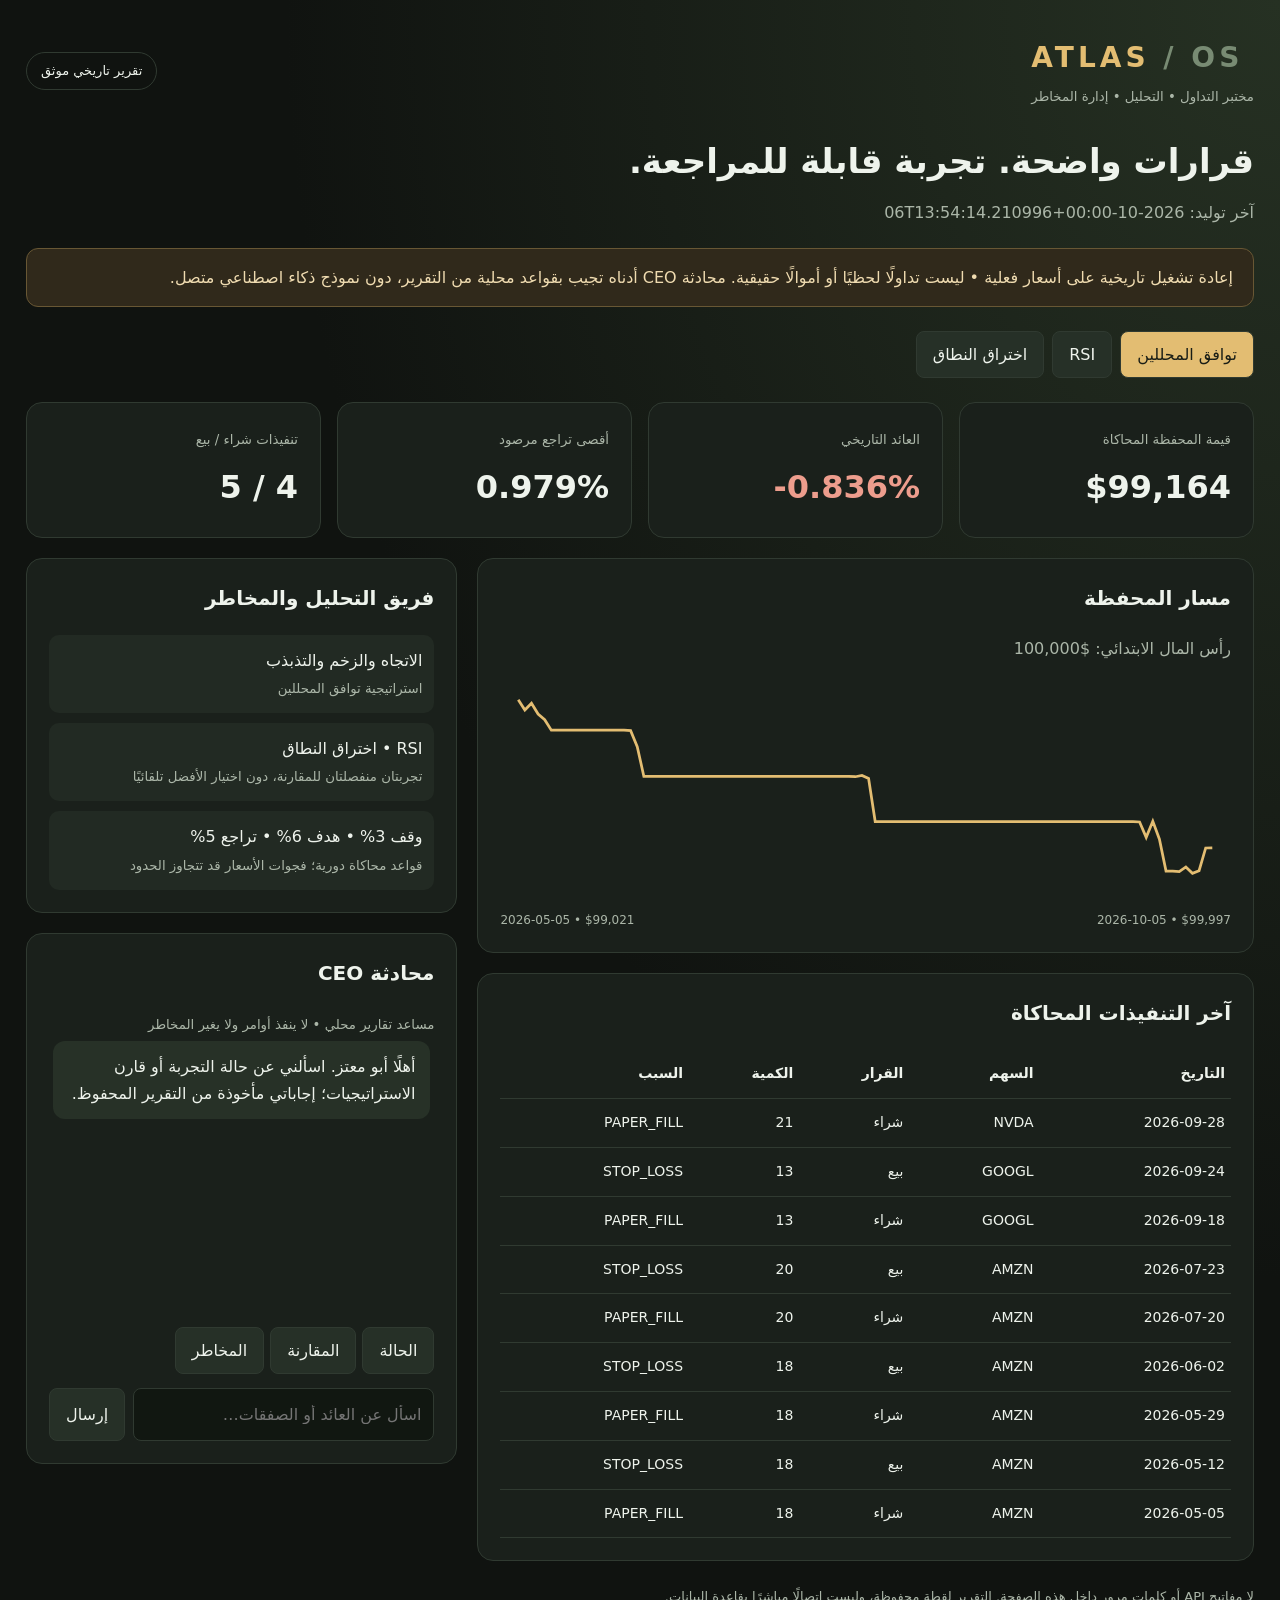
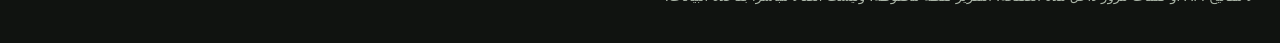
==== atlas/index.html @ ae1cb598 "Publish isolated ATLAS historical paper dashboard and report chat" ====
<!doctype html><html lang="ar" dir="rtl"><head><meta charset="utf-8"><meta name="viewport" content="width=device-width,initial-scale=1"><meta name="robots" content="noindex,nofollow"><title>ATLAS • غرفة إدارة التداول الورقي</title><style>
:root{color-scheme:dark;--bg:#101310;--panel:#1a201b;--line:#303a31;--gold:#e3bd72;--text:#eef3ec;--muted:#abb6a8;--good:#93d6aa;--bad:#ed9d8d}*{box-sizing:border-box}body{margin:0;background:radial-gradient(ellipse at top right,#263123,transparent 55%),var(--bg);color:var(--text);font:16px/1.7 system-ui,sans-serif}main{max-width:1320px;margin:auto;padding:34px 26px}header{display:flex;justify-content:space-between;align-items:center;gap:20px}.logo{font-size:28px;letter-spacing:4px;color:var(--gold);font-weight:800}.muted,small{color:var(--muted)}h1{font-size:34px;margin:24px 0 8px}h2{font-size:20px;margin:0 0 20px}.badge{border:1px solid var(--line);border-radius:30px;padding:7px 14px;font-size:13px}.notice{padding:15px 20px;border:1px solid #685734;background:#30291b;border-radius:12px;color:#efdbb0;margin:22px 0}.metrics{display:grid;grid-template-columns:repeat(4,1fr);gap:16px}.card{background:var(--panel);border:1px solid var(--line);border-radius:16px;padding:22px}.value{font-size:32px;font-weight:750;direction:ltr;text-align:right;margin-top:8px}.layout{display:grid;grid-template-columns:1.8fr 1fr;gap:20px;margin-top:20px}.tabs{display:flex;gap:8px;flex-wrap:wrap;margin:24px 0}button{background:#263027;color:var(--text);border:1px solid var(--line);padding:9px 16px;border-radius:8px;cursor:pointer;font:inherit}button.active{background:var(--gold);color:#191d16}button:focus-visible,input:focus-visible{outline:2px solid var(--gold)}svg{width:100%;height:240px}.chart-labels{display:flex;justify-content:space-between;color:var(--muted);font-size:12px;direction:ltr}table{width:100%;border-collapse:collapse;font-size:14px}td,th{padding:12px 6px;text-align:right;border-bottom:1px solid var(--line)}.scroll{overflow-x:auto}.good{color:var(--good)}.bad{color:var(--bad)}.votes{display:grid;gap:10px}.votes div{padding:12px;border-radius:10px;background:#222a23}.chat{height:280px;overflow:auto;display:flex;flex-direction:column;gap:12px;padding:4px}.bubble{padding:12px 15px;border-radius:12px;background:#273127;white-space:pre-wrap}.bubble.user{background:#3b3425;margin-right:30px}.chat-form{display:flex;gap:8px;margin-top:14px}input{min-width:0;flex:1;background:#111711;border:1px solid var(--line);border-radius:8px;color:var(--text);padding:12px;font:inherit}footer{color:var(--muted);font-size:13px;margin-top:25px}@media(max-width:850px){.layout{grid-template-columns:1fr}.metrics{grid-template-columns:repeat(2,1fr)}h1{font-size:27px}main{padding:20px 14px}.value{font-size:26px}header{align-items:flex-start}.badge{font-size:11px}}
</style></head><body><main><header><div><div class="logo" dir="ltr">ATLAS<span style="color:#788b73"> / OS</span></div><small>مختبر التداول • التحليل • إدارة المخاطر</small></div><span class="badge" id="status">جار تحميل التقرير…</span></header><h1>قرارات واضحة. تجربة قابلة للمراجعة.</h1><div class="muted" id="updated">لوحة متابعة المحفظة الورقية وتجارب الاستراتيجيات</div><div class="notice">إعادة تشغيل تاريخية على أسعار فعلية • ليست تداولًا لحظيًا أو أموالًا حقيقية. محادثة CEO أدناه تجيب بقواعد محلية من التقرير، دون نموذج ذكاء اصطناعي متصل.</div><nav class="tabs" id="tabs" aria-label="الاستراتيجيات"></nav><section class="metrics"><div class="card"><small>قيمة المحفظة المحاكاة</small><div class="value" id="equity">—</div></div><div class="card"><small>العائد التاريخي</small><div class="value" id="returns">—</div></div><div class="card"><small>أقصى تراجع مرصود</small><div class="value" id="drawdown">—</div></div><div class="card"><small>تنفيذات شراء / بيع</small><div class="value" id="fills">—</div></div></section><section class="layout"><div><div class="card"><h2>مسار المحفظة</h2><div class="muted" id="range"></div><svg id="chart" viewBox="0 0 800 240" role="img" aria-label="قيمة المحفظة التاريخية"></svg><div class="chart-labels"><span id="first"></span><span id="last"></span></div></div><div class="card" style="margin-top:20px"><h2>آخر التنفيذات المحاكاة</h2><div class="scroll"><table><thead><tr><th>التاريخ</th><th>السهم</th><th>القرار</th><th>الكمية</th><th>السبب</th></tr></thead><tbody id="trades"></tbody></table></div></div></div><aside><div class="card"><h2>فريق التحليل والمخاطر</h2><div class="votes"><div>الاتجاه والزخم والتذبذب<br><small>استراتيجية توافق المحللين</small></div><div>RSI • اختراق النطاق<br><small>تجربتان منفصلتان للمقارنة، دون اختيار الأفضل تلقائيًا</small></div><div>وقف 3% • هدف 6% • تراجع 5%<br><small>قواعد محاكاة دورية؛ فجوات الأسعار قد تتجاوز الحدود</small></div></div></div><div class="card" style="margin-top:20px"><h2>محادثة CEO</h2><small>مساعد تقارير محلي • لا ينفذ أوامر ولا يغير المخاطر</small><div class="chat" id="chat" aria-live="polite"></div><div style="display:flex;gap:6px;flex-wrap:wrap;margin-top:10px"><button data-q="حالة البوت">الحالة</button><button data-q="قارن الاستراتيجيات">المقارنة</button><button data-q="اشرح المخاطر">المخاطر</button></div><form class="chat-form" id="form"><input id="question" aria-label="سؤالك لمدير التقارير" maxlength="500" placeholder="اسأل عن العائد أو الصفقات…"><button type="submit">إرسال</button></form></div></aside></section><footer id="source">لا مفاتيح API أو كلمات مرور داخل هذه الصفحة. التقرير لقطة محفوظة، وليست اتصالًا مباشرًا بقاعدة البيانات.</footer></main><script>
'use strict';let report,selected=0;const names={consensus:'توافق المحللين',rsi:'RSI',breakout:'اختراق النطاق'};const $=id=>document.getElementById(id);const money=n=>new Intl.NumberFormat('en-US',{style:'currency',currency:'USD',maximumFractionDigits:0}).format(n);function bubble(text,user=false){let e=document.createElement('div');e.className='bubble'+(user?' user':'');e.textContent=text;$('chat').append(e);$('chat').scrollTop=$('chat').scrollHeight}function answer(q){if(!report)return 'لم يصل تقرير موثّق بعد.';let s=report.studies[selected];if(/قارن|استراتيج/.test(q))return report.studies.map(x=>`${names[x.strategy]}: عائد ${x.return_pct}%، تراجع ${x.max_drawdown_pct}%، ${x.fills} تنفيذًا.`).join('\n')+'\nهذه مقارنة تاريخية داخل العينة وليست إثباتًا لأفضل استراتيجية.';if(/مخاطر|وقف|خسار/.test(q))return 'الشراء محدود، والخروج المحاكى عند خسارة 3% أو ربح 6%. التراجع 5% يوقف الشراء. فجوات الأسعار قد تتجاوز هذه الحدود، ولا توجد أوامر حقيقية لدى وسيط.';if(/صفق|تنفيذ/.test(q))return `الاستراتيجية المحددة سجلت ${s.buy_count} شراء و${s.sell_count} بيع على بيانات تاريخية فعلية. لا توجد صفقات لحظية أو حقيقية.`;if(/ربح|عائد|رصيد|محفظ/.test(q))return `قيمة المحفظة ${money(s.final_equity)} من بداية ${money(s.initial_equity)}؛ العائد ${s.return_pct}%. لا يشمل الرسوم والسيولة والتوزيعات.`;if(/حالة|بيانات|بوت|تشغيل/.test(q))return `تم تحليل ${report.rows} شمعة يومية لـ${report.symbols.length} أسهم. الوضع إعادة تشغيل تاريخية. آخر تقرير ${report.generated_at}. ${report.persistence==='neon_atlas_replay_saved'?'حُفظت التجربة في Neon.':'هذه النسخة المحلية لم تثبت الحفظ في Neon.'}`;return 'أستطيع شرح حالة التجربة، العائد، الصفقات، مقارنة الاستراتيجيات والمخاطر. أنا مساعد بقواعد من التقرير، وليس محادثة LLM أو منفذ أوامر.'}function ask(q){bubble(q,true);bubble(answer(q))}function render(){let s=report.studies[selected];$('equity').textContent=money(s.final_equity);$('returns').textContent=s.return_pct+'%';$('returns').className='value '+(s.return_pct>=0?'good':'bad');$('drawdown').textContent=s.max_drawdown_pct+'%';$('fills').textContent=s.buy_count+' / '+s.sell_count;$('range').textContent='رأس المال الابتدائي: '+money(s.initial_equity);$('tabs').querySelectorAll('button').forEach((b,i)=>b.classList.toggle('active',i===selected));const c=s.curve;if(c.length){let lo=Math.min(...c.map(p=>p.equity)),hi=Math.max(...c.map(p=>p.equity)),span=hi-lo||1;let points=c.map((p,i)=>`${20+i*760/Math.max(1,c.length-1)},${220-(p.equity-lo)*190/span}`).join(' ');$('chart').replaceChildren();let poly=document.createElementNS('http://www.w3.org/2000/svg','polyline');poly.setAttribute('points',points);poly.setAttribute('fill','none');poly.setAttribute('stroke','#e3bd72');poly.setAttribute('stroke-width','3');$('chart').append(poly);$('first').textContent=c[0].date+' • '+money(lo);$('last').textContent=c.at(-1).date+' • '+money(hi)}$('trades').replaceChildren();for(let t of s.trades.slice(-12).reverse()){let row=document.createElement('tr');for(let text of [t.at.slice(0,10),t.symbol,t.action==='BUY'?'شراء':'بيع',t.qty,t.reason]){let td=document.createElement('td');td.textContent=text;row.append(td)}$('trades').append(row)}}$('form').addEventListener('submit',e=>{e.preventDefault();let q=$('question').value.trim();if(q){ask(q);$('question').value=''}});document.querySelectorAll('[data-q]').forEach(b=>b.addEventListener('click',()=>ask(b.dataset.q)));fetch('latest.json',{cache:'no-store'}).then(r=>{if(!r.ok)throw Error();return r.json()}).then(data=>{report=data;$('status').textContent='تقرير تاريخي موثق';$('updated').textContent='آخر توليد: '+report.generated_at;report.studies.forEach((s,i)=>{let b=document.createElement('button');b.textContent=names[s.strategy];b.addEventListener('click',()=>{selected=i;render()});$('tabs').append(b)});render();bubble('أهلًا أبو معتز. اسألني عن حالة التجربة أو قارن الاستراتيجيات؛ إجاباتي مأخوذة من التقرير المحفوظ.')}).catch(()=>{$('status').textContent='التقرير غير متاح';bubble('تعذر تحميل التقرير. لا أعرض أرقامًا تجريبية بدل النتائج الفعلية.')});
</script></body></html>
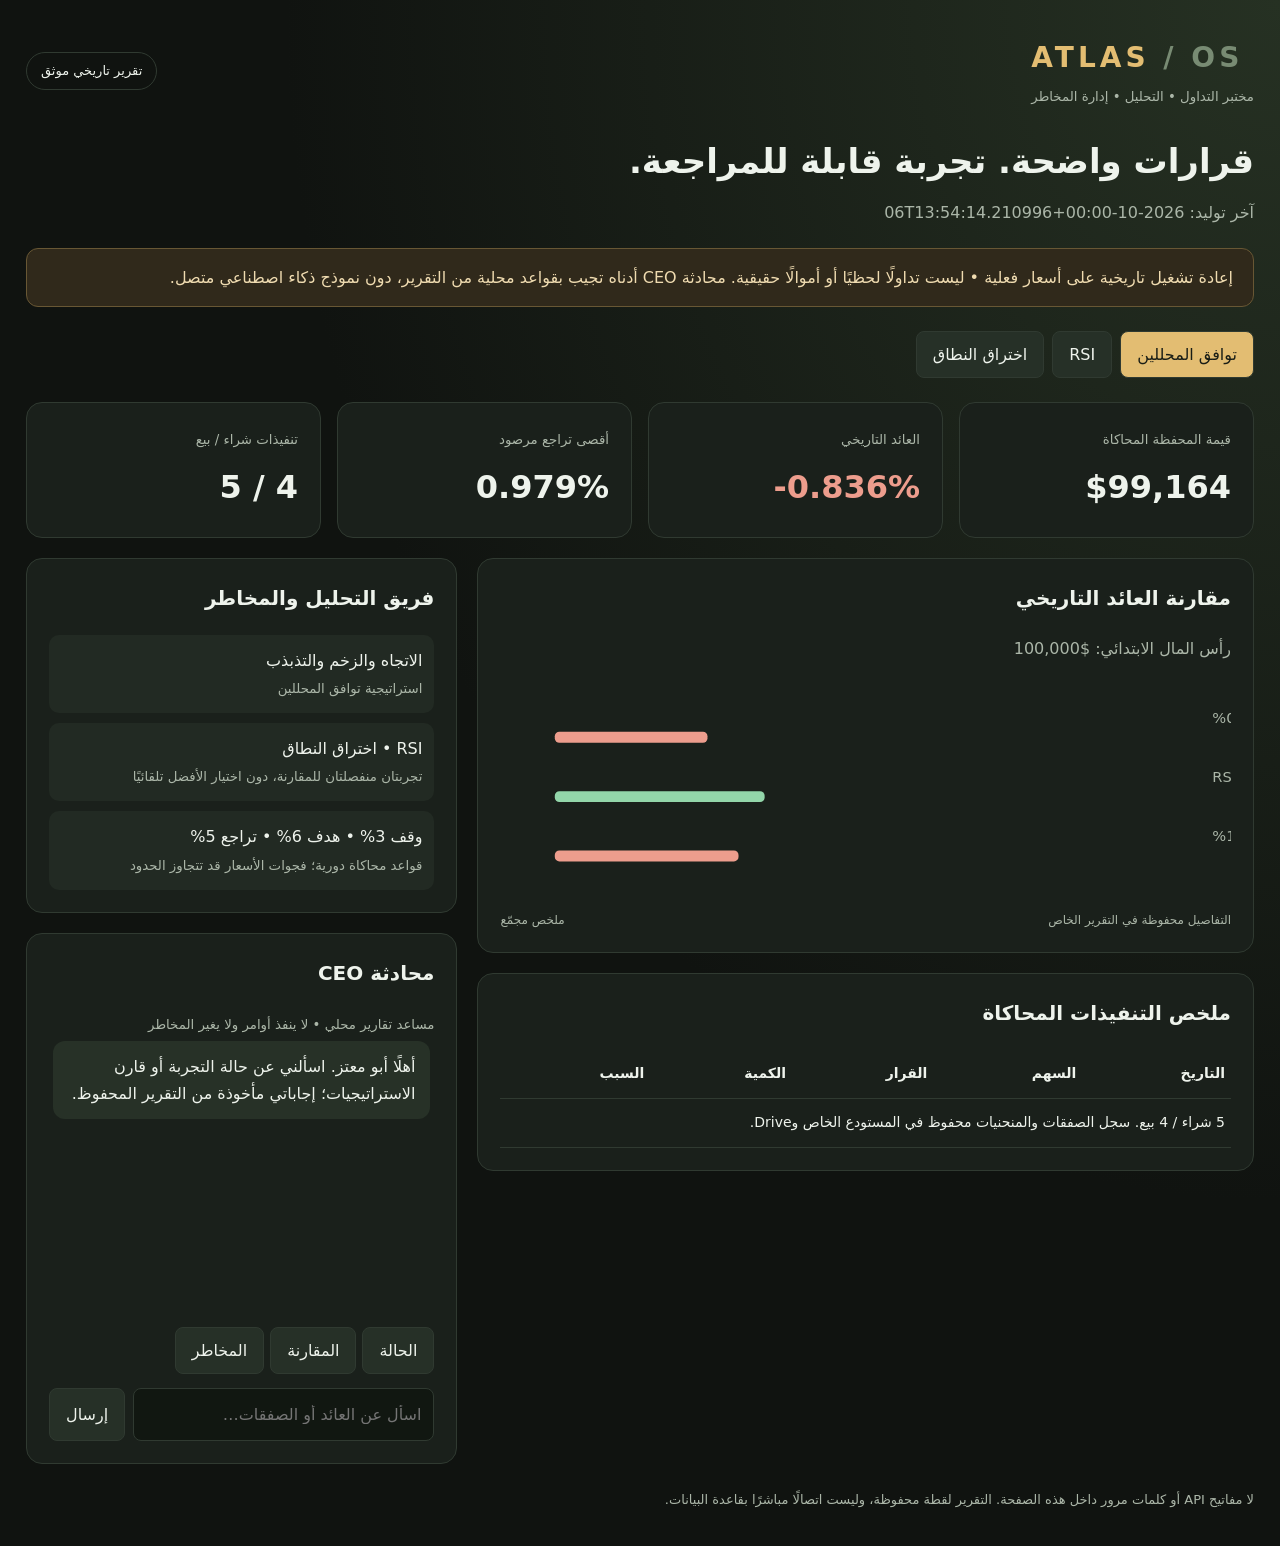
==== commit 92b9c9e6: "Display aggregate strategy comparisons and keep detailed paper audit private" ====
--- a/atlas/index.html
+++ b/atlas/index.html
@@ -1,5 +1,6 @@
 <!doctype html><html lang="ar" dir="rtl"><head><meta charset="utf-8"><meta name="viewport" content="width=device-width,initial-scale=1"><meta name="robots" content="noindex,nofollow"><title>ATLAS • غرفة إدارة التداول الورقي</title><style>
 :root{color-scheme:dark;--bg:#101310;--panel:#1a201b;--line:#303a31;--gold:#e3bd72;--text:#eef3ec;--muted:#abb6a8;--good:#93d6aa;--bad:#ed9d8d}*{box-sizing:border-box}body{margin:0;background:radial-gradient(ellipse at top right,#263123,transparent 55%),var(--bg);color:var(--text);font:16px/1.7 system-ui,sans-serif}main{max-width:1320px;margin:auto;padding:34px 26px}header{display:flex;justify-content:space-between;align-items:center;gap:20px}.logo{font-size:28px;letter-spacing:4px;color:var(--gold);font-weight:800}.muted,small{color:var(--muted)}h1{font-size:34px;margin:24px 0 8px}h2{font-size:20px;margin:0 0 20px}.badge{border:1px solid var(--line);border-radius:30px;padding:7px 14px;font-size:13px}.notice{padding:15px 20px;border:1px solid #685734;background:#30291b;border-radius:12px;color:#efdbb0;margin:22px 0}.metrics{display:grid;grid-template-columns:repeat(4,1fr);gap:16px}.card{background:var(--panel);border:1px solid var(--line);border-radius:16px;padding:22px}.value{font-size:32px;font-weight:750;direction:ltr;text-align:right;margin-top:8px}.layout{display:grid;grid-template-columns:1.8fr 1fr;gap:20px;margin-top:20px}.tabs{display:flex;gap:8px;flex-wrap:wrap;margin:24px 0}button{background:#263027;color:var(--text);border:1px solid var(--line);padding:9px 16px;border-radius:8px;cursor:pointer;font:inherit}button.active{background:var(--gold);color:#191d16}button:focus-visible,input:focus-visible{outline:2px solid var(--gold)}svg{width:100%;height:240px}.chart-labels{display:flex;justify-content:space-between;color:var(--muted);font-size:12px;direction:ltr}table{width:100%;border-collapse:collapse;font-size:14px}td,th{padding:12px 6px;text-align:right;border-bottom:1px solid var(--line)}.scroll{overflow-x:auto}.good{color:var(--good)}.bad{color:var(--bad)}.votes{display:grid;gap:10px}.votes div{padding:12px;border-radius:10px;background:#222a23}.chat{height:280px;overflow:auto;display:flex;flex-direction:column;gap:12px;padding:4px}.bubble{padding:12px 15px;border-radius:12px;background:#273127;white-space:pre-wrap}.bubble.user{background:#3b3425;margin-right:30px}.chat-form{display:flex;gap:8px;margin-top:14px}input{min-width:0;flex:1;background:#111711;border:1px solid var(--line);border-radius:8px;color:var(--text);padding:12px;font:inherit}footer{color:var(--muted);font-size:13px;margin-top:25px}@media(max-width:850px){.layout{grid-template-columns:1fr}.metrics{grid-template-columns:repeat(2,1fr)}h1{font-size:27px}main{padding:20px 14px}.value{font-size:26px}header{align-items:flex-start}.badge{font-size:11px}}
-</style></head><body><main><header><div><div class="logo" dir="ltr">ATLAS<span style="color:#788b73"> / OS</span></div><small>مختبر التداول • التحليل • إدارة المخاطر</small></div><span class="badge" id="status">جار تحميل التقرير…</span></header><h1>قرارات واضحة. تجربة قابلة للمراجعة.</h1><div class="muted" id="updated">لوحة متابعة المحفظة الورقية وتجارب الاستراتيجيات</div><div class="notice">إعادة تشغيل تاريخية على أسعار فعلية • ليست تداولًا لحظيًا أو أموالًا حقيقية. محادثة CEO أدناه تجيب بقواعد محلية من التقرير، دون نموذج ذكاء اصطناعي متصل.</div><nav class="tabs" id="tabs" aria-label="الاستراتيجيات"></nav><section class="metrics"><div class="card"><small>قيمة المحفظة المحاكاة</small><div class="value" id="equity">—</div></div><div class="card"><small>العائد التاريخي</small><div class="value" id="returns">—</div></div><div class="card"><small>أقصى تراجع مرصود</small><div class="value" id="drawdown">—</div></div><div class="card"><small>تنفيذات شراء / بيع</small><div class="value" id="fills">—</div></div></section><section class="layout"><div><div class="card"><h2>مسار المحفظة</h2><div class="muted" id="range"></div><svg id="chart" viewBox="0 0 800 240" role="img" aria-label="قيمة المحفظة التاريخية"></svg><div class="chart-labels"><span id="first"></span><span id="last"></span></div></div><div class="card" style="margin-top:20px"><h2>آخر التنفيذات المحاكاة</h2><div class="scroll"><table><thead><tr><th>التاريخ</th><th>السهم</th><th>القرار</th><th>الكمية</th><th>السبب</th></tr></thead><tbody id="trades"></tbody></table></div></div></div><aside><div class="card"><h2>فريق التحليل والمخاطر</h2><div class="votes"><div>الاتجاه والزخم والتذبذب<br><small>استراتيجية توافق المحللين</small></div><div>RSI • اختراق النطاق<br><small>تجربتان منفصلتان للمقارنة، دون اختيار الأفضل تلقائيًا</small></div><div>وقف 3% • هدف 6% • تراجع 5%<br><small>قواعد محاكاة دورية؛ فجوات الأسعار قد تتجاوز الحدود</small></div></div></div><div class="card" style="margin-top:20px"><h2>محادثة CEO</h2><small>مساعد تقارير محلي • لا ينفذ أوامر ولا يغير المخاطر</small><div class="chat" id="chat" aria-live="polite"></div><div style="display:flex;gap:6px;flex-wrap:wrap;margin-top:10px"><button data-q="حالة البوت">الحالة</button><button data-q="قارن الاستراتيجيات">المقارنة</button><button data-q="اشرح المخاطر">المخاطر</button></div><form class="chat-form" id="form"><input id="question" aria-label="سؤالك لمدير التقارير" maxlength="500" placeholder="اسأل عن العائد أو الصفقات…"><button type="submit">إرسال</button></form></div></aside></section><footer id="source">لا مفاتيح API أو كلمات مرور داخل هذه الصفحة. التقرير لقطة محفوظة، وليست اتصالًا مباشرًا بقاعدة البيانات.</footer></main><script>
-'use strict';let report,selected=0;const names={consensus:'توافق المحللين',rsi:'RSI',breakout:'اختراق النطاق'};const $=id=>document.getElementById(id);const money=n=>new Intl.NumberFormat('en-US',{style:'currency',currency:'USD',maximumFractionDigits:0}).format(n);function bubble(text,user=false){let e=document.createElement('div');e.className='bubble'+(user?' user':'');e.textContent=text;$('chat').append(e);$('chat').scrollTop=$('chat').scrollHeight}function answer(q){if(!report)return 'لم يصل تقرير موثّق بعد.';let s=report.studies[selected];if(/قارن|استراتيج/.test(q))return report.studies.map(x=>`${names[x.strategy]}: عائد ${x.return_pct}%، تراجع ${x.max_drawdown_pct}%، ${x.fills} تنفيذًا.`).join('\n')+'\nهذه مقارنة تاريخية داخل العينة وليست إثباتًا لأفضل استراتيجية.';if(/مخاطر|وقف|خسار/.test(q))return 'الشراء محدود، والخروج المحاكى عند خسارة 3% أو ربح 6%. التراجع 5% يوقف الشراء. فجوات الأسعار قد تتجاوز هذه الحدود، ولا توجد أوامر حقيقية لدى وسيط.';if(/صفق|تنفيذ/.test(q))return `الاستراتيجية المحددة سجلت ${s.buy_count} شراء و${s.sell_count} بيع على بيانات تاريخية فعلية. لا توجد صفقات لحظية أو حقيقية.`;if(/ربح|عائد|رصيد|محفظ/.test(q))return `قيمة المحفظة ${money(s.final_equity)} من بداية ${money(s.initial_equity)}؛ العائد ${s.return_pct}%. لا يشمل الرسوم والسيولة والتوزيعات.`;if(/حالة|بيانات|بوت|تشغيل/.test(q))return `تم تحليل ${report.rows} شمعة يومية لـ${report.symbols.length} أسهم. الوضع إعادة تشغيل تاريخية. آخر تقرير ${report.generated_at}. ${report.persistence==='neon_atlas_replay_saved'?'حُفظت التجربة في Neon.':'هذه النسخة المحلية لم تثبت الحفظ في Neon.'}`;return 'أستطيع شرح حالة التجربة، العائد، الصفقات، مقارنة الاستراتيجيات والمخاطر. أنا مساعد بقواعد من التقرير، وليس محادثة LLM أو منفذ أوامر.'}function ask(q){bubble(q,true);bubble(answer(q))}function render(){let s=report.studies[selected];$('equity').textContent=money(s.final_equity);$('returns').textContent=s.return_pct+'%';$('returns').className='value '+(s.return_pct>=0?'good':'bad');$('drawdown').textContent=s.max_drawdown_pct+'%';$('fills').textContent=s.buy_count+' / '+s.sell_count;$('range').textContent='رأس المال الابتدائي: '+money(s.initial_equity);$('tabs').querySelectorAll('button').forEach((b,i)=>b.classList.toggle('active',i===selected));const c=s.curve;if(c.length){let lo=Math.min(...c.map(p=>p.equity)),hi=Math.max(...c.map(p=>p.equity)),span=hi-lo||1;let points=c.map((p,i)=>`${20+i*760/Math.max(1,c.length-1)},${220-(p.equity-lo)*190/span}`).join(' ');$('chart').replaceChildren();let poly=document.createElementNS('http://www.w3.org/2000/svg','polyline');poly.setAttribute('points',points);poly.setAttribute('fill','none');poly.setAttribute('stroke','#e3bd72');poly.setAttribute('stroke-width','3');$('chart').append(poly);$('first').textContent=c[0].date+' • '+money(lo);$('last').textContent=c.at(-1).date+' • '+money(hi)}$('trades').replaceChildren();for(let t of s.trades.slice(-12).reverse()){let row=document.createElement('tr');for(let text of [t.at.slice(0,10),t.symbol,t.action==='BUY'?'شراء':'بيع',t.qty,t.reason]){let td=document.createElement('td');td.textContent=text;row.append(td)}$('trades').append(row)}}$('form').addEventListener('submit',e=>{e.preventDefault();let q=$('question').value.trim();if(q){ask(q);$('question').value=''}});document.querySelectorAll('[data-q]').forEach(b=>b.addEventListener('click',()=>ask(b.dataset.q)));fetch('latest.json',{cache:'no-store'}).then(r=>{if(!r.ok)throw Error();return r.json()}).then(data=>{report=data;$('status').textContent='تقرير تاريخي موثق';$('updated').textContent='آخر توليد: '+report.generated_at;report.studies.forEach((s,i)=>{let b=document.createElement('button');b.textContent=names[s.strategy];b.addEventListener('click',()=>{selected=i;render()});$('tabs').append(b)});render();bubble('أهلًا أبو معتز. اسألني عن حالة التجربة أو قارن الاستراتيجيات؛ إجاباتي مأخوذة من التقرير المحفوظ.')}).catch(()=>{$('status').textContent='التقرير غير متاح';bubble('تعذر تحميل التقرير. لا أعرض أرقامًا تجريبية بدل النتائج الفعلية.')});
+.card,.layout>*{min-width:0}.bubble{overflow-wrap:anywhere}.metrics{grid-template-columns:repeat(4,minmax(0,1fr))}@media(max-width:850px){.metrics{grid-template-columns:repeat(2,minmax(0,1fr))}}
+</style></head><body><main><header><div><div class="logo" dir="ltr">ATLAS<span style="color:#788b73"> / OS</span></div><small>مختبر التداول • التحليل • إدارة المخاطر</small></div><span class="badge" id="status">جار تحميل التقرير…</span></header><h1>قرارات واضحة. تجربة قابلة للمراجعة.</h1><div class="muted" id="updated">لوحة متابعة المحفظة الورقية وتجارب الاستراتيجيات</div><div class="notice">إعادة تشغيل تاريخية على أسعار فعلية • ليست تداولًا لحظيًا أو أموالًا حقيقية. محادثة CEO أدناه تجيب بقواعد محلية من التقرير، دون نموذج ذكاء اصطناعي متصل.</div><nav class="tabs" id="tabs" aria-label="الاستراتيجيات"></nav><section class="metrics"><div class="card"><small>قيمة المحفظة المحاكاة</small><div class="value" id="equity">—</div></div><div class="card"><small>العائد التاريخي</small><div class="value" id="returns">—</div></div><div class="card"><small>أقصى تراجع مرصود</small><div class="value" id="drawdown">—</div></div><div class="card"><small>تنفيذات شراء / بيع</small><div class="value" id="fills">—</div></div></section><section class="layout"><div><div class="card"><h2>مقارنة العائد التاريخي</h2><div class="muted" id="range"></div><svg id="chart" viewBox="0 0 800 240" role="img" aria-label="قيمة المحفظة التاريخية"></svg><div class="chart-labels"><span id="first"></span><span id="last"></span></div></div><div class="card" style="margin-top:20px"><h2>ملخص التنفيذات المحاكاة</h2><div class="scroll"><table><thead><tr><th>التاريخ</th><th>السهم</th><th>القرار</th><th>الكمية</th><th>السبب</th></tr></thead><tbody id="trades"></tbody></table></div></div></div><aside><div class="card"><h2>فريق التحليل والمخاطر</h2><div class="votes"><div>الاتجاه والزخم والتذبذب<br><small>استراتيجية توافق المحللين</small></div><div>RSI • اختراق النطاق<br><small>تجربتان منفصلتان للمقارنة، دون اختيار الأفضل تلقائيًا</small></div><div>وقف 3% • هدف 6% • تراجع 5%<br><small>قواعد محاكاة دورية؛ فجوات الأسعار قد تتجاوز الحدود</small></div></div></div><div class="card" style="margin-top:20px"><h2>محادثة CEO</h2><small>مساعد تقارير محلي • لا ينفذ أوامر ولا يغير المخاطر</small><div class="chat" id="chat" aria-live="polite"></div><div style="display:flex;gap:6px;flex-wrap:wrap;margin-top:10px"><button data-q="حالة البوت">الحالة</button><button data-q="قارن الاستراتيجيات">المقارنة</button><button data-q="اشرح المخاطر">المخاطر</button></div><form class="chat-form" id="form"><input id="question" aria-label="سؤالك لمدير التقارير" maxlength="500" placeholder="اسأل عن العائد أو الصفقات…"><button type="submit">إرسال</button></form></div></aside></section><footer id="source">لا مفاتيح API أو كلمات مرور داخل هذه الصفحة. التقرير لقطة محفوظة، وليست اتصالًا مباشرًا بقاعدة البيانات.</footer></main><script>
+'use strict';let report,selected=0;const names={consensus:'توافق المحللين',rsi:'RSI',breakout:'اختراق النطاق'};const $=id=>document.getElementById(id);const money=n=>new Intl.NumberFormat('en-US',{style:'currency',currency:'USD',maximumFractionDigits:0}).format(n);function bubble(text,user=false){let e=document.createElement('div');e.className='bubble'+(user?' user':'');e.textContent=text;$('chat').append(e);$('chat').scrollTop=$('chat').scrollHeight}function answer(q){if(!report)return 'لم يصل تقرير موثّق بعد.';let s=report.studies[selected];if(/قارن|استراتيج/.test(q))return report.studies.map(x=>`${names[x.strategy]}: عائد ${x.return_pct}%، تراجع ${x.max_drawdown_pct}%، ${x.fills} تنفيذًا.`).join('\n')+'\nهذه مقارنة تاريخية داخل العينة وليست إثباتًا لأفضل استراتيجية.';if(/مخاطر|وقف|خسار/.test(q))return 'الشراء محدود، والخروج المحاكى عند خسارة 3% أو ربح 6%. التراجع 5% يوقف الشراء. فجوات الأسعار قد تتجاوز هذه الحدود، ولا توجد أوامر حقيقية لدى وسيط.';if(/صفق|تنفيذ/.test(q))return `الاستراتيجية المحددة سجلت ${s.buy_count} شراء و${s.sell_count} بيع على بيانات تاريخية فعلية. لا توجد صفقات لحظية أو حقيقية.`;if(/ربح|عائد|رصيد|محفظ/.test(q))return `قيمة المحفظة ${money(s.final_equity)} من بداية ${money(s.initial_equity)}؛ العائد ${s.return_pct}%. لا يشمل الرسوم والسيولة والتوزيعات.`;if(/حالي|الآن|اليوم/.test(q)&&report.forward)return `آخر دورة بأسعار السوق: ${report.forward.processed} أسهم تم تحليلها، الحالة ${report.forward.state}، الساعة ${report.forward.generated_at}. لم تتحقق شروط دخول في الدورة الموثقة. هذه لقطة وليست اتصالًا مستمرًا.`;if(/حالة|بيانات|بوت|تشغيل/.test(q))return `تم تحليل ${report.rows} شمعة يومية لـ${report.symbols.length} أسهم. الوضع إعادة تشغيل تاريخية. آخر تقرير ${report.generated_at}. ${report.persistence==='neon_atlas_replay_saved'?'حُفظت التجربة في Neon.':'هذه النسخة المحلية لم تثبت الحفظ في Neon.'}`;return 'أستطيع شرح حالة التجربة، العائد، الصفقات، مقارنة الاستراتيجيات والمخاطر. أنا مساعد بقواعد من التقرير، وليس محادثة LLM أو منفذ أوامر.'}function ask(q){bubble(q,true);bubble(answer(q))}function render(){let s=report.studies[selected];$('equity').textContent=money(s.final_equity);$('returns').textContent=s.return_pct+'%';$('returns').className='value '+(s.return_pct>=0?'good':'bad');$('drawdown').textContent=s.max_drawdown_pct+'%';$('fills').textContent=s.buy_count+' / '+s.sell_count;$('range').textContent='رأس المال الابتدائي: '+money(s.initial_equity);$('tabs').querySelectorAll('button').forEach((b,i)=>b.classList.toggle('active',i===selected));const c=s.curve;if(!c.length){$('chart').replaceChildren();report.studies.forEach((study,i)=>{const ns='http://www.w3.org/2000/svg';let label=document.createElementNS(ns,'text');label.setAttribute('x','780');label.setAttribute('y',String(55+i*65));label.setAttribute('text-anchor','end');label.setAttribute('fill','#abb6a8');label.textContent=names[study.strategy]+' • '+study.return_pct+'%';$('chart').append(label);let bar=document.createElementNS(ns,'rect');bar.setAttribute('x','60');bar.setAttribute('y',String(65+i*65));bar.setAttribute('width',String(Math.max(2,Math.abs(study.return_pct)*200)));bar.setAttribute('height','12');bar.setAttribute('rx','5');bar.setAttribute('fill',study.return_pct>=0?'#93d6aa':'#ed9d8d');$('chart').append(bar)});$('first').textContent='ملخص مجمّع';$('last').textContent='التفاصيل محفوظة في التقرير الخاص'}if(c.length){let lo=Math.min(...c.map(p=>p.equity)),hi=Math.max(...c.map(p=>p.equity)),span=hi-lo||1;let points=c.map((p,i)=>`${20+i*760/Math.max(1,c.length-1)},${220-(p.equity-lo)*190/span}`).join(' ');$('chart').replaceChildren();let poly=document.createElementNS('http://www.w3.org/2000/svg','polyline');poly.setAttribute('points',points);poly.setAttribute('fill','none');poly.setAttribute('stroke','#e3bd72');poly.setAttribute('stroke-width','3');$('chart').append(poly);$('first').textContent=c[0].date+' • '+money(lo);$('last').textContent=c.at(-1).date+' • '+money(hi)}$('trades').replaceChildren();if(!s.trades.length){let row=document.createElement('tr');let td=document.createElement('td');td.colSpan=5;td.textContent=`${s.buy_count} شراء / ${s.sell_count} بيع. سجل الصفقات والمنحنيات محفوظ في المستودع الخاص وDrive.`;row.append(td);$('trades').append(row)}for(let t of s.trades.slice(-12).reverse()){let row=document.createElement('tr');for(let text of [t.at.slice(0,10),t.symbol,t.action==='BUY'?'شراء':'بيع',t.qty,t.reason]){let td=document.createElement('td');td.textContent=text;row.append(td)}$('trades').append(row)}}$('form').addEventListener('submit',e=>{e.preventDefault();let q=$('question').value.trim();if(q){ask(q);$('question').value=''}});document.querySelectorAll('[data-q]').forEach(b=>b.addEventListener('click',()=>ask(b.dataset.q)));fetch('latest.json',{cache:'no-store'}).then(r=>{if(!r.ok)throw Error();return r.json()}).then(data=>{report=data;$('status').textContent='تقرير تاريخي موثق';$('updated').textContent='آخر توليد: '+report.generated_at;report.studies.forEach((s,i)=>{let b=document.createElement('button');b.textContent=names[s.strategy];b.addEventListener('click',()=>{selected=i;render()});$('tabs').append(b)});render();bubble('أهلًا أبو معتز. اسألني عن حالة التجربة أو قارن الاستراتيجيات؛ إجاباتي مأخوذة من التقرير المحفوظ.')}).catch(()=>{$('status').textContent='التقرير غير متاح';bubble('تعذر تحميل التقرير. لا أعرض أرقامًا تجريبية بدل النتائج الفعلية.')});
 </script></body></html>
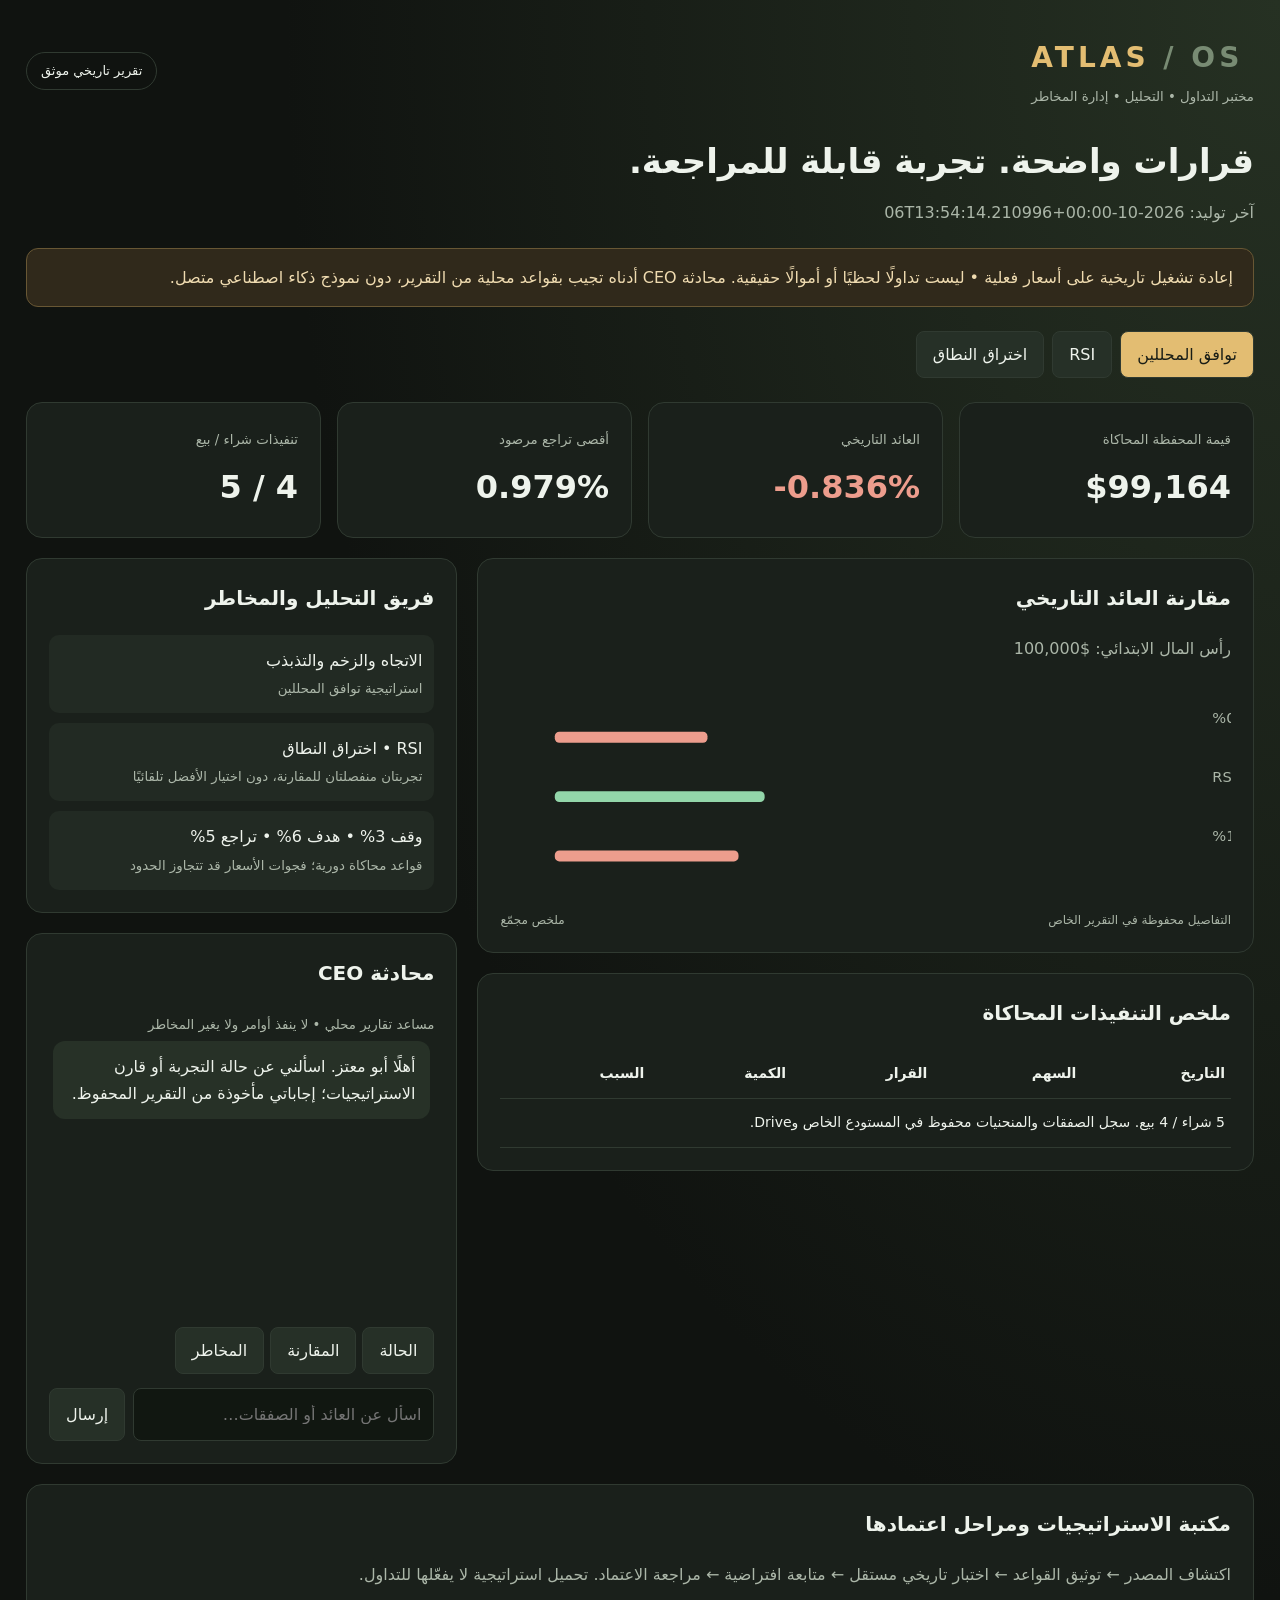
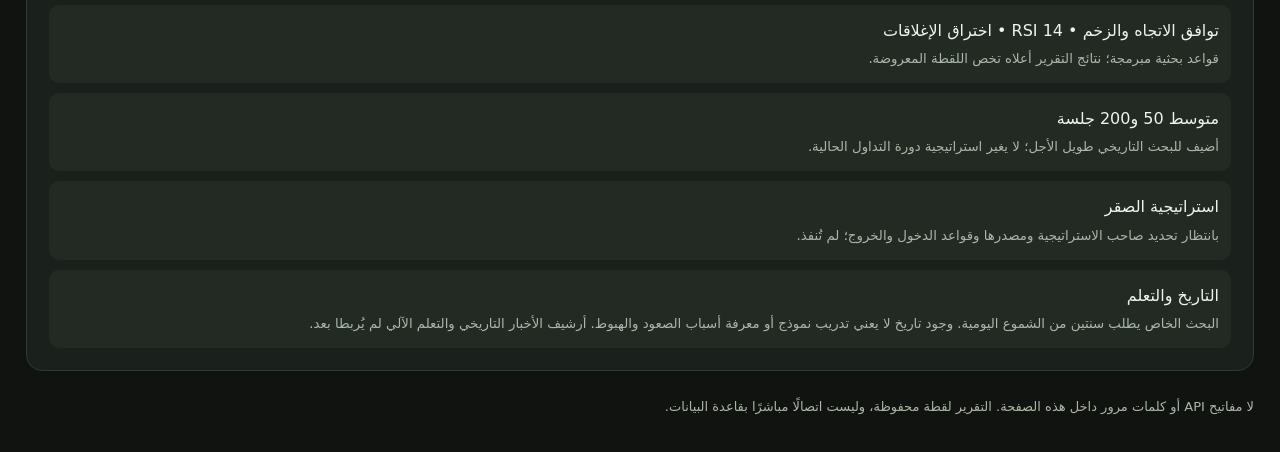
==== commit 25fa6e9b: "Add research strategy catalog with explicit pending Falcon reference and learning status" ====
--- a/atlas/index.html
+++ b/atlas/index.html
@@ -1,6 +1,6 @@
 <!doctype html><html lang="ar" dir="rtl"><head><meta charset="utf-8"><meta name="viewport" content="width=device-width,initial-scale=1"><meta name="robots" content="noindex,nofollow"><title>ATLAS • غرفة إدارة التداول الورقي</title><style>
 :root{color-scheme:dark;--bg:#101310;--panel:#1a201b;--line:#303a31;--gold:#e3bd72;--text:#eef3ec;--muted:#abb6a8;--good:#93d6aa;--bad:#ed9d8d}*{box-sizing:border-box}body{margin:0;background:radial-gradient(ellipse at top right,#263123,transparent 55%),var(--bg);color:var(--text);font:16px/1.7 system-ui,sans-serif}main{max-width:1320px;margin:auto;padding:34px 26px}header{display:flex;justify-content:space-between;align-items:center;gap:20px}.logo{font-size:28px;letter-spacing:4px;color:var(--gold);font-weight:800}.muted,small{color:var(--muted)}h1{font-size:34px;margin:24px 0 8px}h2{font-size:20px;margin:0 0 20px}.badge{border:1px solid var(--line);border-radius:30px;padding:7px 14px;font-size:13px}.notice{padding:15px 20px;border:1px solid #685734;background:#30291b;border-radius:12px;color:#efdbb0;margin:22px 0}.metrics{display:grid;grid-template-columns:repeat(4,1fr);gap:16px}.card{background:var(--panel);border:1px solid var(--line);border-radius:16px;padding:22px}.value{font-size:32px;font-weight:750;direction:ltr;text-align:right;margin-top:8px}.layout{display:grid;grid-template-columns:1.8fr 1fr;gap:20px;margin-top:20px}.tabs{display:flex;gap:8px;flex-wrap:wrap;margin:24px 0}button{background:#263027;color:var(--text);border:1px solid var(--line);padding:9px 16px;border-radius:8px;cursor:pointer;font:inherit}button.active{background:var(--gold);color:#191d16}button:focus-visible,input:focus-visible{outline:2px solid var(--gold)}svg{width:100%;height:240px}.chart-labels{display:flex;justify-content:space-between;color:var(--muted);font-size:12px;direction:ltr}table{width:100%;border-collapse:collapse;font-size:14px}td,th{padding:12px 6px;text-align:right;border-bottom:1px solid var(--line)}.scroll{overflow-x:auto}.good{color:var(--good)}.bad{color:var(--bad)}.votes{display:grid;gap:10px}.votes div{padding:12px;border-radius:10px;background:#222a23}.chat{height:280px;overflow:auto;display:flex;flex-direction:column;gap:12px;padding:4px}.bubble{padding:12px 15px;border-radius:12px;background:#273127;white-space:pre-wrap}.bubble.user{background:#3b3425;margin-right:30px}.chat-form{display:flex;gap:8px;margin-top:14px}input{min-width:0;flex:1;background:#111711;border:1px solid var(--line);border-radius:8px;color:var(--text);padding:12px;font:inherit}footer{color:var(--muted);font-size:13px;margin-top:25px}@media(max-width:850px){.layout{grid-template-columns:1fr}.metrics{grid-template-columns:repeat(2,1fr)}h1{font-size:27px}main{padding:20px 14px}.value{font-size:26px}header{align-items:flex-start}.badge{font-size:11px}}
 .card,.layout>*{min-width:0}.bubble{overflow-wrap:anywhere}.metrics{grid-template-columns:repeat(4,minmax(0,1fr))}@media(max-width:850px){.metrics{grid-template-columns:repeat(2,minmax(0,1fr))}}
-</style></head><body><main><header><div><div class="logo" dir="ltr">ATLAS<span style="color:#788b73"> / OS</span></div><small>مختبر التداول • التحليل • إدارة المخاطر</small></div><span class="badge" id="status">جار تحميل التقرير…</span></header><h1>قرارات واضحة. تجربة قابلة للمراجعة.</h1><div class="muted" id="updated">لوحة متابعة المحفظة الورقية وتجارب الاستراتيجيات</div><div class="notice">إعادة تشغيل تاريخية على أسعار فعلية • ليست تداولًا لحظيًا أو أموالًا حقيقية. محادثة CEO أدناه تجيب بقواعد محلية من التقرير، دون نموذج ذكاء اصطناعي متصل.</div><nav class="tabs" id="tabs" aria-label="الاستراتيجيات"></nav><section class="metrics"><div class="card"><small>قيمة المحفظة المحاكاة</small><div class="value" id="equity">—</div></div><div class="card"><small>العائد التاريخي</small><div class="value" id="returns">—</div></div><div class="card"><small>أقصى تراجع مرصود</small><div class="value" id="drawdown">—</div></div><div class="card"><small>تنفيذات شراء / بيع</small><div class="value" id="fills">—</div></div></section><section class="layout"><div><div class="card"><h2>مقارنة العائد التاريخي</h2><div class="muted" id="range"></div><svg id="chart" viewBox="0 0 800 240" role="img" aria-label="قيمة المحفظة التاريخية"></svg><div class="chart-labels"><span id="first"></span><span id="last"></span></div></div><div class="card" style="margin-top:20px"><h2>ملخص التنفيذات المحاكاة</h2><div class="scroll"><table><thead><tr><th>التاريخ</th><th>السهم</th><th>القرار</th><th>الكمية</th><th>السبب</th></tr></thead><tbody id="trades"></tbody></table></div></div></div><aside><div class="card"><h2>فريق التحليل والمخاطر</h2><div class="votes"><div>الاتجاه والزخم والتذبذب<br><small>استراتيجية توافق المحللين</small></div><div>RSI • اختراق النطاق<br><small>تجربتان منفصلتان للمقارنة، دون اختيار الأفضل تلقائيًا</small></div><div>وقف 3% • هدف 6% • تراجع 5%<br><small>قواعد محاكاة دورية؛ فجوات الأسعار قد تتجاوز الحدود</small></div></div></div><div class="card" style="margin-top:20px"><h2>محادثة CEO</h2><small>مساعد تقارير محلي • لا ينفذ أوامر ولا يغير المخاطر</small><div class="chat" id="chat" aria-live="polite"></div><div style="display:flex;gap:6px;flex-wrap:wrap;margin-top:10px"><button data-q="حالة البوت">الحالة</button><button data-q="قارن الاستراتيجيات">المقارنة</button><button data-q="اشرح المخاطر">المخاطر</button></div><form class="chat-form" id="form"><input id="question" aria-label="سؤالك لمدير التقارير" maxlength="500" placeholder="اسأل عن العائد أو الصفقات…"><button type="submit">إرسال</button></form></div></aside></section><footer id="source">لا مفاتيح API أو كلمات مرور داخل هذه الصفحة. التقرير لقطة محفوظة، وليست اتصالًا مباشرًا بقاعدة البيانات.</footer></main><script>
+</style></head><body><main><header><div><div class="logo" dir="ltr">ATLAS<span style="color:#788b73"> / OS</span></div><small>مختبر التداول • التحليل • إدارة المخاطر</small></div><span class="badge" id="status">جار تحميل التقرير…</span></header><h1>قرارات واضحة. تجربة قابلة للمراجعة.</h1><div class="muted" id="updated">لوحة متابعة المحفظة الورقية وتجارب الاستراتيجيات</div><div class="notice">إعادة تشغيل تاريخية على أسعار فعلية • ليست تداولًا لحظيًا أو أموالًا حقيقية. محادثة CEO أدناه تجيب بقواعد محلية من التقرير، دون نموذج ذكاء اصطناعي متصل.</div><nav class="tabs" id="tabs" aria-label="الاستراتيجيات"></nav><section class="metrics"><div class="card"><small>قيمة المحفظة المحاكاة</small><div class="value" id="equity">—</div></div><div class="card"><small>العائد التاريخي</small><div class="value" id="returns">—</div></div><div class="card"><small>أقصى تراجع مرصود</small><div class="value" id="drawdown">—</div></div><div class="card"><small>تنفيذات شراء / بيع</small><div class="value" id="fills">—</div></div></section><section class="layout"><div><div class="card"><h2>مقارنة العائد التاريخي</h2><div class="muted" id="range"></div><svg id="chart" viewBox="0 0 800 240" role="img" aria-label="قيمة المحفظة التاريخية"></svg><div class="chart-labels"><span id="first"></span><span id="last"></span></div></div><div class="card" style="margin-top:20px"><h2>ملخص التنفيذات المحاكاة</h2><div class="scroll"><table><thead><tr><th>التاريخ</th><th>السهم</th><th>القرار</th><th>الكمية</th><th>السبب</th></tr></thead><tbody id="trades"></tbody></table></div></div></div><aside><div class="card"><h2>فريق التحليل والمخاطر</h2><div class="votes"><div>الاتجاه والزخم والتذبذب<br><small>استراتيجية توافق المحللين</small></div><div>RSI • اختراق النطاق<br><small>تجربتان منفصلتان للمقارنة، دون اختيار الأفضل تلقائيًا</small></div><div>وقف 3% • هدف 6% • تراجع 5%<br><small>قواعد محاكاة دورية؛ فجوات الأسعار قد تتجاوز الحدود</small></div></div></div><div class="card" style="margin-top:20px"><h2>محادثة CEO</h2><small>مساعد تقارير محلي • لا ينفذ أوامر ولا يغير المخاطر</small><div class="chat" id="chat" aria-live="polite"></div><div style="display:flex;gap:6px;flex-wrap:wrap;margin-top:10px"><button data-q="حالة البوت">الحالة</button><button data-q="قارن الاستراتيجيات">المقارنة</button><button data-q="اشرح المخاطر">المخاطر</button></div><form class="chat-form" id="form"><input id="question" aria-label="سؤالك لمدير التقارير" maxlength="500" placeholder="اسأل عن العائد أو الصفقات…"><button type="submit">إرسال</button></form></div></aside></section><section class="card" style="margin-top:20px" aria-label="مكتبة الاستراتيجيات"><h2>مكتبة الاستراتيجيات ومراحل اعتمادها</h2><p class="muted">اكتشاف المصدر ← توثيق القواعد ← اختبار تاريخي مستقل ← متابعة افتراضية ← مراجعة الاعتماد. تحميل استراتيجية لا يفعّلها للتداول.</p><div class="votes"><div>توافق الاتجاه والزخم • RSI 14 • اختراق الإغلاقات<br><small>قواعد بحثية مبرمجة؛ نتائج التقرير أعلاه تخص اللقطة المعروضة.</small></div><div>متوسط 50 و200 جلسة<br><small>أضيف للبحث التاريخي طويل الأجل؛ لا يغير استراتيجية دورة التداول الحالية.</small></div><div>استراتيجية الصقر<br><small>بانتظار تحديد صاحب الاستراتيجية ومصدرها وقواعد الدخول والخروج؛ لم تُنفذ.</small></div><div>التاريخ والتعلم<br><small>البحث الخاص يطلب سنتين من الشموع اليومية. وجود تاريخ لا يعني تدريب نموذج أو معرفة أسباب الصعود والهبوط. أرشيف الأخبار التاريخي والتعلم الآلي لم يُربطا بعد.</small></div></div></section><footer id="source">لا مفاتيح API أو كلمات مرور داخل هذه الصفحة. التقرير لقطة محفوظة، وليست اتصالًا مباشرًا بقاعدة البيانات.</footer></main><script>
 'use strict';let report,selected=0;const names={consensus:'توافق المحللين',rsi:'RSI',breakout:'اختراق النطاق'};const $=id=>document.getElementById(id);const money=n=>new Intl.NumberFormat('en-US',{style:'currency',currency:'USD',maximumFractionDigits:0}).format(n);function bubble(text,user=false){let e=document.createElement('div');e.className='bubble'+(user?' user':'');e.textContent=text;$('chat').append(e);$('chat').scrollTop=$('chat').scrollHeight}function answer(q){if(!report)return 'لم يصل تقرير موثّق بعد.';let s=report.studies[selected];if(/قارن|استراتيج/.test(q))return report.studies.map(x=>`${names[x.strategy]}: عائد ${x.return_pct}%، تراجع ${x.max_drawdown_pct}%، ${x.fills} تنفيذًا.`).join('\n')+'\nهذه مقارنة تاريخية داخل العينة وليست إثباتًا لأفضل استراتيجية.';if(/مخاطر|وقف|خسار/.test(q))return 'الشراء محدود، والخروج المحاكى عند خسارة 3% أو ربح 6%. التراجع 5% يوقف الشراء. فجوات الأسعار قد تتجاوز هذه الحدود، ولا توجد أوامر حقيقية لدى وسيط.';if(/صفق|تنفيذ/.test(q))return `الاستراتيجية المحددة سجلت ${s.buy_count} شراء و${s.sell_count} بيع على بيانات تاريخية فعلية. لا توجد صفقات لحظية أو حقيقية.`;if(/ربح|عائد|رصيد|محفظ/.test(q))return `قيمة المحفظة ${money(s.final_equity)} من بداية ${money(s.initial_equity)}؛ العائد ${s.return_pct}%. لا يشمل الرسوم والسيولة والتوزيعات.`;if(/حالي|الآن|اليوم/.test(q)&&report.forward)return `آخر دورة بأسعار السوق: ${report.forward.processed} أسهم تم تحليلها، الحالة ${report.forward.state}، الساعة ${report.forward.generated_at}. لم تتحقق شروط دخول في الدورة الموثقة. هذه لقطة وليست اتصالًا مستمرًا.`;if(/حالة|بيانات|بوت|تشغيل/.test(q))return `تم تحليل ${report.rows} شمعة يومية لـ${report.symbols.length} أسهم. الوضع إعادة تشغيل تاريخية. آخر تقرير ${report.generated_at}. ${report.persistence==='neon_atlas_replay_saved'?'حُفظت التجربة في Neon.':'هذه النسخة المحلية لم تثبت الحفظ في Neon.'}`;return 'أستطيع شرح حالة التجربة، العائد، الصفقات، مقارنة الاستراتيجيات والمخاطر. أنا مساعد بقواعد من التقرير، وليس محادثة LLM أو منفذ أوامر.'}function ask(q){bubble(q,true);bubble(answer(q))}function render(){let s=report.studies[selected];$('equity').textContent=money(s.final_equity);$('returns').textContent=s.return_pct+'%';$('returns').className='value '+(s.return_pct>=0?'good':'bad');$('drawdown').textContent=s.max_drawdown_pct+'%';$('fills').textContent=s.buy_count+' / '+s.sell_count;$('range').textContent='رأس المال الابتدائي: '+money(s.initial_equity);$('tabs').querySelectorAll('button').forEach((b,i)=>b.classList.toggle('active',i===selected));const c=s.curve;if(!c.length){$('chart').replaceChildren();report.studies.forEach((study,i)=>{const ns='http://www.w3.org/2000/svg';let label=document.createElementNS(ns,'text');label.setAttribute('x','780');label.setAttribute('y',String(55+i*65));label.setAttribute('text-anchor','end');label.setAttribute('fill','#abb6a8');label.textContent=names[study.strategy]+' • '+study.return_pct+'%';$('chart').append(label);let bar=document.createElementNS(ns,'rect');bar.setAttribute('x','60');bar.setAttribute('y',String(65+i*65));bar.setAttribute('width',String(Math.max(2,Math.abs(study.return_pct)*200)));bar.setAttribute('height','12');bar.setAttribute('rx','5');bar.setAttribute('fill',study.return_pct>=0?'#93d6aa':'#ed9d8d');$('chart').append(bar)});$('first').textContent='ملخص مجمّع';$('last').textContent='التفاصيل محفوظة في التقرير الخاص'}if(c.length){let lo=Math.min(...c.map(p=>p.equity)),hi=Math.max(...c.map(p=>p.equity)),span=hi-lo||1;let points=c.map((p,i)=>`${20+i*760/Math.max(1,c.length-1)},${220-(p.equity-lo)*190/span}`).join(' ');$('chart').replaceChildren();let poly=document.createElementNS('http://www.w3.org/2000/svg','polyline');poly.setAttribute('points',points);poly.setAttribute('fill','none');poly.setAttribute('stroke','#e3bd72');poly.setAttribute('stroke-width','3');$('chart').append(poly);$('first').textContent=c[0].date+' • '+money(lo);$('last').textContent=c.at(-1).date+' • '+money(hi)}$('trades').replaceChildren();if(!s.trades.length){let row=document.createElement('tr');let td=document.createElement('td');td.colSpan=5;td.textContent=`${s.buy_count} شراء / ${s.sell_count} بيع. سجل الصفقات والمنحنيات محفوظ في المستودع الخاص وDrive.`;row.append(td);$('trades').append(row)}for(let t of s.trades.slice(-12).reverse()){let row=document.createElement('tr');for(let text of [t.at.slice(0,10),t.symbol,t.action==='BUY'?'شراء':'بيع',t.qty,t.reason]){let td=document.createElement('td');td.textContent=text;row.append(td)}$('trades').append(row)}}$('form').addEventListener('submit',e=>{e.preventDefault();let q=$('question').value.trim();if(q){ask(q);$('question').value=''}});document.querySelectorAll('[data-q]').forEach(b=>b.addEventListener('click',()=>ask(b.dataset.q)));fetch('latest.json',{cache:'no-store'}).then(r=>{if(!r.ok)throw Error();return r.json()}).then(data=>{report=data;$('status').textContent='تقرير تاريخي موثق';$('updated').textContent='آخر توليد: '+report.generated_at;report.studies.forEach((s,i)=>{let b=document.createElement('button');b.textContent=names[s.strategy];b.addEventListener('click',()=>{selected=i;render()});$('tabs').append(b)});render();bubble('أهلًا أبو معتز. اسألني عن حالة التجربة أو قارن الاستراتيجيات؛ إجاباتي مأخوذة من التقرير المحفوظ.')}).catch(()=>{$('status').textContent='التقرير غير متاح';bubble('تعذر تحميل التقرير. لا أعرض أرقامًا تجريبية بدل النتائج الفعلية.')});
 </script></body></html>
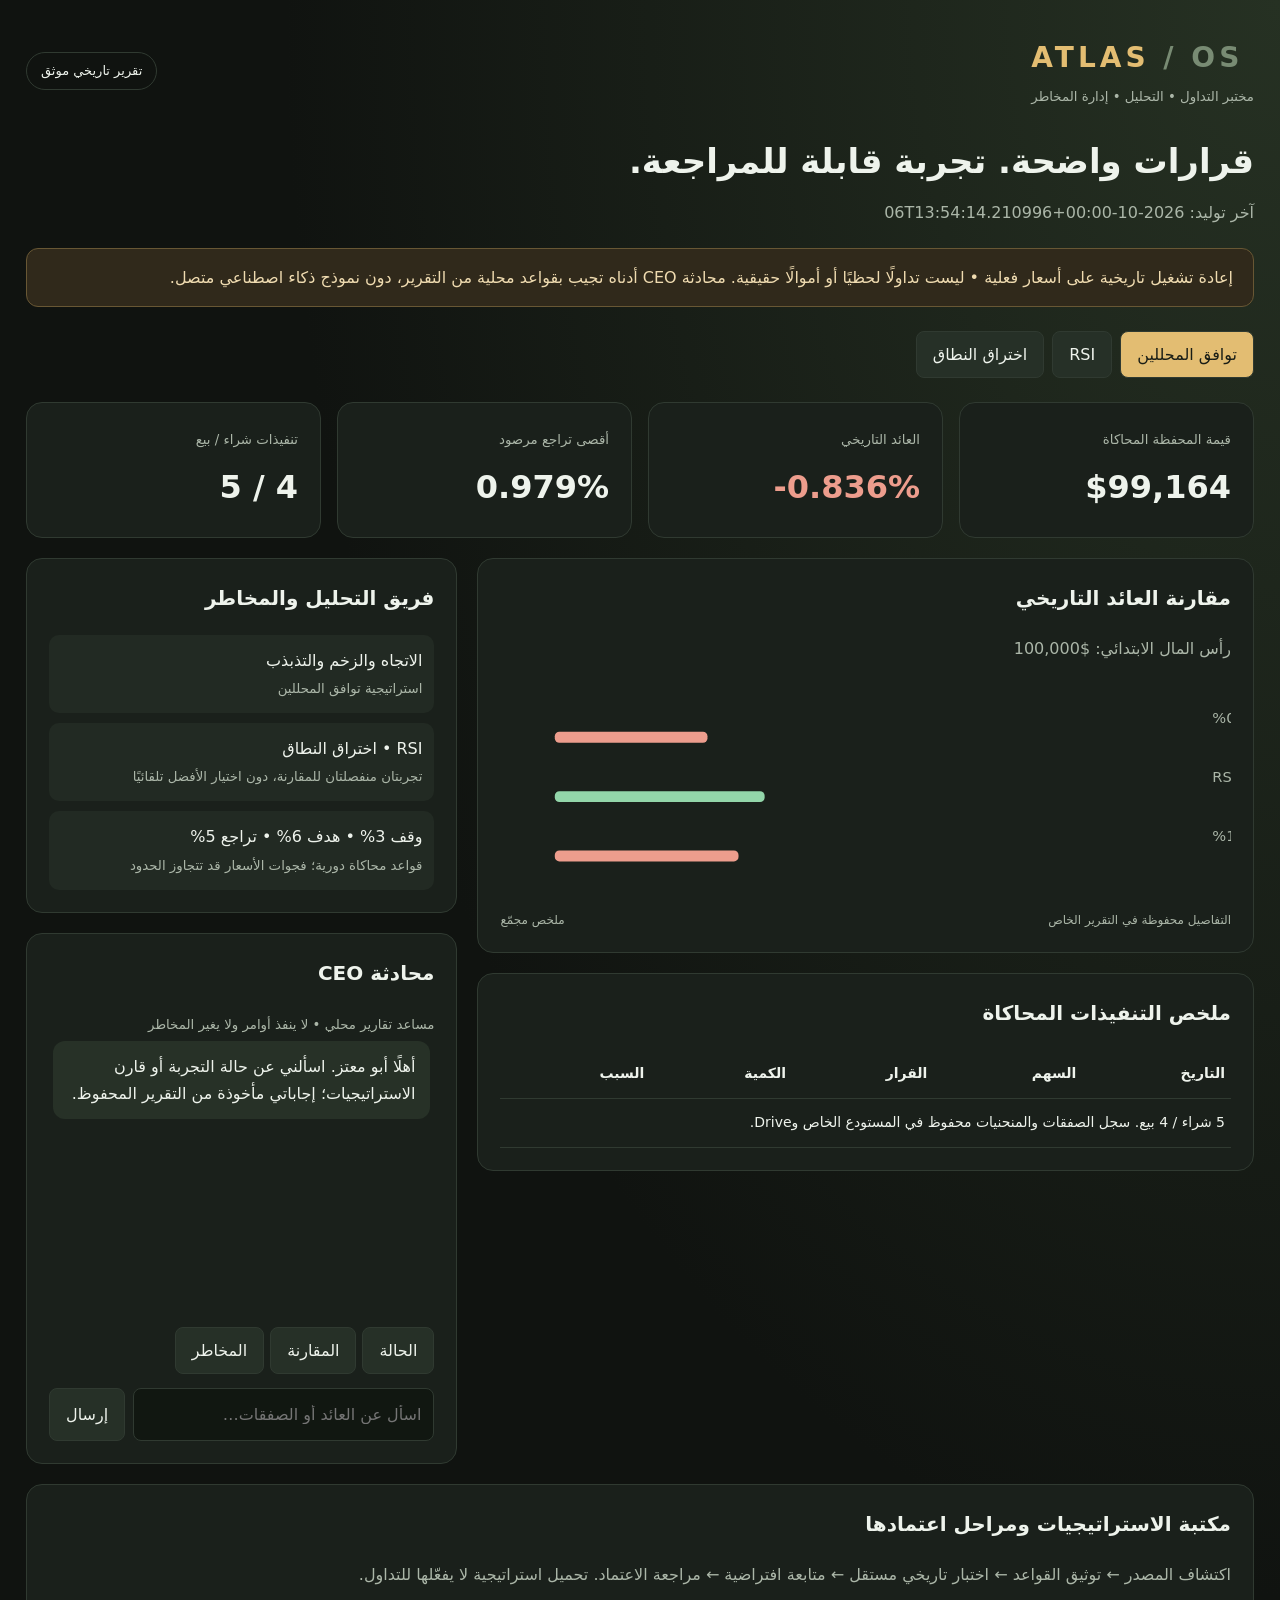
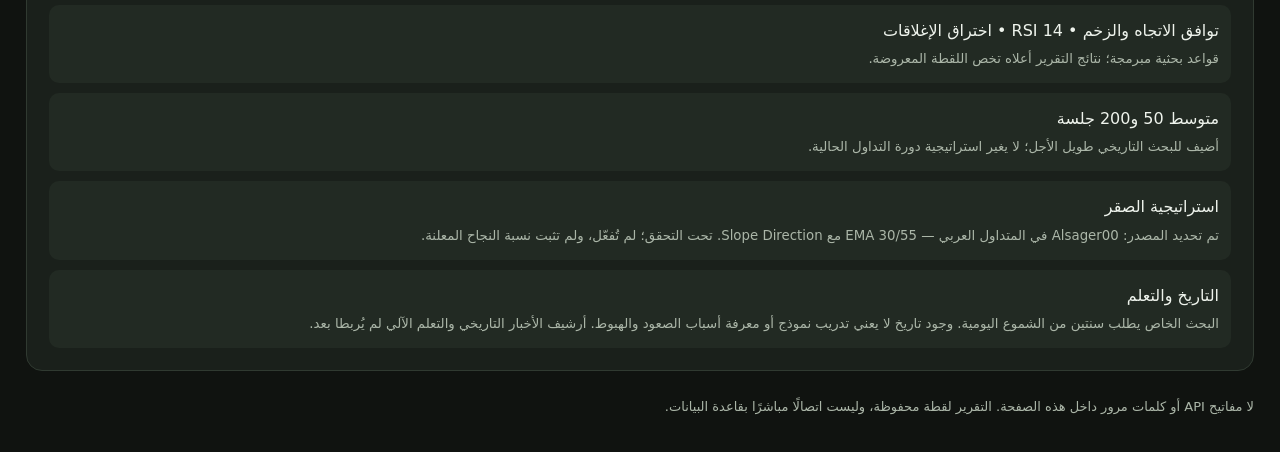
==== commit ee3d6590: "Mark Falcon source identified and awaiting indicator and independent validation" ====
--- a/atlas/index.html
+++ b/atlas/index.html
@@ -1,6 +1,6 @@
 <!doctype html><html lang="ar" dir="rtl"><head><meta charset="utf-8"><meta name="viewport" content="width=device-width,initial-scale=1"><meta name="robots" content="noindex,nofollow"><title>ATLAS • غرفة إدارة التداول الورقي</title><style>
 :root{color-scheme:dark;--bg:#101310;--panel:#1a201b;--line:#303a31;--gold:#e3bd72;--text:#eef3ec;--muted:#abb6a8;--good:#93d6aa;--bad:#ed9d8d}*{box-sizing:border-box}body{margin:0;background:radial-gradient(ellipse at top right,#263123,transparent 55%),var(--bg);color:var(--text);font:16px/1.7 system-ui,sans-serif}main{max-width:1320px;margin:auto;padding:34px 26px}header{display:flex;justify-content:space-between;align-items:center;gap:20px}.logo{font-size:28px;letter-spacing:4px;color:var(--gold);font-weight:800}.muted,small{color:var(--muted)}h1{font-size:34px;margin:24px 0 8px}h2{font-size:20px;margin:0 0 20px}.badge{border:1px solid var(--line);border-radius:30px;padding:7px 14px;font-size:13px}.notice{padding:15px 20px;border:1px solid #685734;background:#30291b;border-radius:12px;color:#efdbb0;margin:22px 0}.metrics{display:grid;grid-template-columns:repeat(4,1fr);gap:16px}.card{background:var(--panel);border:1px solid var(--line);border-radius:16px;padding:22px}.value{font-size:32px;font-weight:750;direction:ltr;text-align:right;margin-top:8px}.layout{display:grid;grid-template-columns:1.8fr 1fr;gap:20px;margin-top:20px}.tabs{display:flex;gap:8px;flex-wrap:wrap;margin:24px 0}button{background:#263027;color:var(--text);border:1px solid var(--line);padding:9px 16px;border-radius:8px;cursor:pointer;font:inherit}button.active{background:var(--gold);color:#191d16}button:focus-visible,input:focus-visible{outline:2px solid var(--gold)}svg{width:100%;height:240px}.chart-labels{display:flex;justify-content:space-between;color:var(--muted);font-size:12px;direction:ltr}table{width:100%;border-collapse:collapse;font-size:14px}td,th{padding:12px 6px;text-align:right;border-bottom:1px solid var(--line)}.scroll{overflow-x:auto}.good{color:var(--good)}.bad{color:var(--bad)}.votes{display:grid;gap:10px}.votes div{padding:12px;border-radius:10px;background:#222a23}.chat{height:280px;overflow:auto;display:flex;flex-direction:column;gap:12px;padding:4px}.bubble{padding:12px 15px;border-radius:12px;background:#273127;white-space:pre-wrap}.bubble.user{background:#3b3425;margin-right:30px}.chat-form{display:flex;gap:8px;margin-top:14px}input{min-width:0;flex:1;background:#111711;border:1px solid var(--line);border-radius:8px;color:var(--text);padding:12px;font:inherit}footer{color:var(--muted);font-size:13px;margin-top:25px}@media(max-width:850px){.layout{grid-template-columns:1fr}.metrics{grid-template-columns:repeat(2,1fr)}h1{font-size:27px}main{padding:20px 14px}.value{font-size:26px}header{align-items:flex-start}.badge{font-size:11px}}
 .card,.layout>*{min-width:0}.bubble{overflow-wrap:anywhere}.metrics{grid-template-columns:repeat(4,minmax(0,1fr))}@media(max-width:850px){.metrics{grid-template-columns:repeat(2,minmax(0,1fr))}}
-</style></head><body><main><header><div><div class="logo" dir="ltr">ATLAS<span style="color:#788b73"> / OS</span></div><small>مختبر التداول • التحليل • إدارة المخاطر</small></div><span class="badge" id="status">جار تحميل التقرير…</span></header><h1>قرارات واضحة. تجربة قابلة للمراجعة.</h1><div class="muted" id="updated">لوحة متابعة المحفظة الورقية وتجارب الاستراتيجيات</div><div class="notice">إعادة تشغيل تاريخية على أسعار فعلية • ليست تداولًا لحظيًا أو أموالًا حقيقية. محادثة CEO أدناه تجيب بقواعد محلية من التقرير، دون نموذج ذكاء اصطناعي متصل.</div><nav class="tabs" id="tabs" aria-label="الاستراتيجيات"></nav><section class="metrics"><div class="card"><small>قيمة المحفظة المحاكاة</small><div class="value" id="equity">—</div></div><div class="card"><small>العائد التاريخي</small><div class="value" id="returns">—</div></div><div class="card"><small>أقصى تراجع مرصود</small><div class="value" id="drawdown">—</div></div><div class="card"><small>تنفيذات شراء / بيع</small><div class="value" id="fills">—</div></div></section><section class="layout"><div><div class="card"><h2>مقارنة العائد التاريخي</h2><div class="muted" id="range"></div><svg id="chart" viewBox="0 0 800 240" role="img" aria-label="قيمة المحفظة التاريخية"></svg><div class="chart-labels"><span id="first"></span><span id="last"></span></div></div><div class="card" style="margin-top:20px"><h2>ملخص التنفيذات المحاكاة</h2><div class="scroll"><table><thead><tr><th>التاريخ</th><th>السهم</th><th>القرار</th><th>الكمية</th><th>السبب</th></tr></thead><tbody id="trades"></tbody></table></div></div></div><aside><div class="card"><h2>فريق التحليل والمخاطر</h2><div class="votes"><div>الاتجاه والزخم والتذبذب<br><small>استراتيجية توافق المحللين</small></div><div>RSI • اختراق النطاق<br><small>تجربتان منفصلتان للمقارنة، دون اختيار الأفضل تلقائيًا</small></div><div>وقف 3% • هدف 6% • تراجع 5%<br><small>قواعد محاكاة دورية؛ فجوات الأسعار قد تتجاوز الحدود</small></div></div></div><div class="card" style="margin-top:20px"><h2>محادثة CEO</h2><small>مساعد تقارير محلي • لا ينفذ أوامر ولا يغير المخاطر</small><div class="chat" id="chat" aria-live="polite"></div><div style="display:flex;gap:6px;flex-wrap:wrap;margin-top:10px"><button data-q="حالة البوت">الحالة</button><button data-q="قارن الاستراتيجيات">المقارنة</button><button data-q="اشرح المخاطر">المخاطر</button></div><form class="chat-form" id="form"><input id="question" aria-label="سؤالك لمدير التقارير" maxlength="500" placeholder="اسأل عن العائد أو الصفقات…"><button type="submit">إرسال</button></form></div></aside></section><section class="card" style="margin-top:20px" aria-label="مكتبة الاستراتيجيات"><h2>مكتبة الاستراتيجيات ومراحل اعتمادها</h2><p class="muted">اكتشاف المصدر ← توثيق القواعد ← اختبار تاريخي مستقل ← متابعة افتراضية ← مراجعة الاعتماد. تحميل استراتيجية لا يفعّلها للتداول.</p><div class="votes"><div>توافق الاتجاه والزخم • RSI 14 • اختراق الإغلاقات<br><small>قواعد بحثية مبرمجة؛ نتائج التقرير أعلاه تخص اللقطة المعروضة.</small></div><div>متوسط 50 و200 جلسة<br><small>أضيف للبحث التاريخي طويل الأجل؛ لا يغير استراتيجية دورة التداول الحالية.</small></div><div>استراتيجية الصقر<br><small>بانتظار تحديد صاحب الاستراتيجية ومصدرها وقواعد الدخول والخروج؛ لم تُنفذ.</small></div><div>التاريخ والتعلم<br><small>البحث الخاص يطلب سنتين من الشموع اليومية. وجود تاريخ لا يعني تدريب نموذج أو معرفة أسباب الصعود والهبوط. أرشيف الأخبار التاريخي والتعلم الآلي لم يُربطا بعد.</small></div></div></section><footer id="source">لا مفاتيح API أو كلمات مرور داخل هذه الصفحة. التقرير لقطة محفوظة، وليست اتصالًا مباشرًا بقاعدة البيانات.</footer></main><script>
+</style></head><body><main><header><div><div class="logo" dir="ltr">ATLAS<span style="color:#788b73"> / OS</span></div><small>مختبر التداول • التحليل • إدارة المخاطر</small></div><span class="badge" id="status">جار تحميل التقرير…</span></header><h1>قرارات واضحة. تجربة قابلة للمراجعة.</h1><div class="muted" id="updated">لوحة متابعة المحفظة الورقية وتجارب الاستراتيجيات</div><div class="notice">إعادة تشغيل تاريخية على أسعار فعلية • ليست تداولًا لحظيًا أو أموالًا حقيقية. محادثة CEO أدناه تجيب بقواعد محلية من التقرير، دون نموذج ذكاء اصطناعي متصل.</div><nav class="tabs" id="tabs" aria-label="الاستراتيجيات"></nav><section class="metrics"><div class="card"><small>قيمة المحفظة المحاكاة</small><div class="value" id="equity">—</div></div><div class="card"><small>العائد التاريخي</small><div class="value" id="returns">—</div></div><div class="card"><small>أقصى تراجع مرصود</small><div class="value" id="drawdown">—</div></div><div class="card"><small>تنفيذات شراء / بيع</small><div class="value" id="fills">—</div></div></section><section class="layout"><div><div class="card"><h2>مقارنة العائد التاريخي</h2><div class="muted" id="range"></div><svg id="chart" viewBox="0 0 800 240" role="img" aria-label="قيمة المحفظة التاريخية"></svg><div class="chart-labels"><span id="first"></span><span id="last"></span></div></div><div class="card" style="margin-top:20px"><h2>ملخص التنفيذات المحاكاة</h2><div class="scroll"><table><thead><tr><th>التاريخ</th><th>السهم</th><th>القرار</th><th>الكمية</th><th>السبب</th></tr></thead><tbody id="trades"></tbody></table></div></div></div><aside><div class="card"><h2>فريق التحليل والمخاطر</h2><div class="votes"><div>الاتجاه والزخم والتذبذب<br><small>استراتيجية توافق المحللين</small></div><div>RSI • اختراق النطاق<br><small>تجربتان منفصلتان للمقارنة، دون اختيار الأفضل تلقائيًا</small></div><div>وقف 3% • هدف 6% • تراجع 5%<br><small>قواعد محاكاة دورية؛ فجوات الأسعار قد تتجاوز الحدود</small></div></div></div><div class="card" style="margin-top:20px"><h2>محادثة CEO</h2><small>مساعد تقارير محلي • لا ينفذ أوامر ولا يغير المخاطر</small><div class="chat" id="chat" aria-live="polite"></div><div style="display:flex;gap:6px;flex-wrap:wrap;margin-top:10px"><button data-q="حالة البوت">الحالة</button><button data-q="قارن الاستراتيجيات">المقارنة</button><button data-q="اشرح المخاطر">المخاطر</button></div><form class="chat-form" id="form"><input id="question" aria-label="سؤالك لمدير التقارير" maxlength="500" placeholder="اسأل عن العائد أو الصفقات…"><button type="submit">إرسال</button></form></div></aside></section><section class="card" style="margin-top:20px" aria-label="مكتبة الاستراتيجيات"><h2>مكتبة الاستراتيجيات ومراحل اعتمادها</h2><p class="muted">اكتشاف المصدر ← توثيق القواعد ← اختبار تاريخي مستقل ← متابعة افتراضية ← مراجعة الاعتماد. تحميل استراتيجية لا يفعّلها للتداول.</p><div class="votes"><div>توافق الاتجاه والزخم • RSI 14 • اختراق الإغلاقات<br><small>قواعد بحثية مبرمجة؛ نتائج التقرير أعلاه تخص اللقطة المعروضة.</small></div><div>متوسط 50 و200 جلسة<br><small>أضيف للبحث التاريخي طويل الأجل؛ لا يغير استراتيجية دورة التداول الحالية.</small></div><div>استراتيجية الصقر<br><small>تم تحديد المصدر: Alsager00 في المتداول العربي — EMA 30/55 مع Slope Direction. تحت التحقق؛ لم تُفعّل، ولم تثبت نسبة النجاح المعلنة.</small></div><div>التاريخ والتعلم<br><small>البحث الخاص يطلب سنتين من الشموع اليومية. وجود تاريخ لا يعني تدريب نموذج أو معرفة أسباب الصعود والهبوط. أرشيف الأخبار التاريخي والتعلم الآلي لم يُربطا بعد.</small></div></div></section><footer id="source">لا مفاتيح API أو كلمات مرور داخل هذه الصفحة. التقرير لقطة محفوظة، وليست اتصالًا مباشرًا بقاعدة البيانات.</footer></main><script>
 'use strict';let report,selected=0;const names={consensus:'توافق المحللين',rsi:'RSI',breakout:'اختراق النطاق'};const $=id=>document.getElementById(id);const money=n=>new Intl.NumberFormat('en-US',{style:'currency',currency:'USD',maximumFractionDigits:0}).format(n);function bubble(text,user=false){let e=document.createElement('div');e.className='bubble'+(user?' user':'');e.textContent=text;$('chat').append(e);$('chat').scrollTop=$('chat').scrollHeight}function answer(q){if(!report)return 'لم يصل تقرير موثّق بعد.';let s=report.studies[selected];if(/قارن|استراتيج/.test(q))return report.studies.map(x=>`${names[x.strategy]}: عائد ${x.return_pct}%، تراجع ${x.max_drawdown_pct}%، ${x.fills} تنفيذًا.`).join('\n')+'\nهذه مقارنة تاريخية داخل العينة وليست إثباتًا لأفضل استراتيجية.';if(/مخاطر|وقف|خسار/.test(q))return 'الشراء محدود، والخروج المحاكى عند خسارة 3% أو ربح 6%. التراجع 5% يوقف الشراء. فجوات الأسعار قد تتجاوز هذه الحدود، ولا توجد أوامر حقيقية لدى وسيط.';if(/صفق|تنفيذ/.test(q))return `الاستراتيجية المحددة سجلت ${s.buy_count} شراء و${s.sell_count} بيع على بيانات تاريخية فعلية. لا توجد صفقات لحظية أو حقيقية.`;if(/ربح|عائد|رصيد|محفظ/.test(q))return `قيمة المحفظة ${money(s.final_equity)} من بداية ${money(s.initial_equity)}؛ العائد ${s.return_pct}%. لا يشمل الرسوم والسيولة والتوزيعات.`;if(/حالي|الآن|اليوم/.test(q)&&report.forward)return `آخر دورة بأسعار السوق: ${report.forward.processed} أسهم تم تحليلها، الحالة ${report.forward.state}، الساعة ${report.forward.generated_at}. لم تتحقق شروط دخول في الدورة الموثقة. هذه لقطة وليست اتصالًا مستمرًا.`;if(/حالة|بيانات|بوت|تشغيل/.test(q))return `تم تحليل ${report.rows} شمعة يومية لـ${report.symbols.length} أسهم. الوضع إعادة تشغيل تاريخية. آخر تقرير ${report.generated_at}. ${report.persistence==='neon_atlas_replay_saved'?'حُفظت التجربة في Neon.':'هذه النسخة المحلية لم تثبت الحفظ في Neon.'}`;return 'أستطيع شرح حالة التجربة، العائد، الصفقات، مقارنة الاستراتيجيات والمخاطر. أنا مساعد بقواعد من التقرير، وليس محادثة LLM أو منفذ أوامر.'}function ask(q){bubble(q,true);bubble(answer(q))}function render(){let s=report.studies[selected];$('equity').textContent=money(s.final_equity);$('returns').textContent=s.return_pct+'%';$('returns').className='value '+(s.return_pct>=0?'good':'bad');$('drawdown').textContent=s.max_drawdown_pct+'%';$('fills').textContent=s.buy_count+' / '+s.sell_count;$('range').textContent='رأس المال الابتدائي: '+money(s.initial_equity);$('tabs').querySelectorAll('button').forEach((b,i)=>b.classList.toggle('active',i===selected));const c=s.curve;if(!c.length){$('chart').replaceChildren();report.studies.forEach((study,i)=>{const ns='http://www.w3.org/2000/svg';let label=document.createElementNS(ns,'text');label.setAttribute('x','780');label.setAttribute('y',String(55+i*65));label.setAttribute('text-anchor','end');label.setAttribute('fill','#abb6a8');label.textContent=names[study.strategy]+' • '+study.return_pct+'%';$('chart').append(label);let bar=document.createElementNS(ns,'rect');bar.setAttribute('x','60');bar.setAttribute('y',String(65+i*65));bar.setAttribute('width',String(Math.max(2,Math.abs(study.return_pct)*200)));bar.setAttribute('height','12');bar.setAttribute('rx','5');bar.setAttribute('fill',study.return_pct>=0?'#93d6aa':'#ed9d8d');$('chart').append(bar)});$('first').textContent='ملخص مجمّع';$('last').textContent='التفاصيل محفوظة في التقرير الخاص'}if(c.length){let lo=Math.min(...c.map(p=>p.equity)),hi=Math.max(...c.map(p=>p.equity)),span=hi-lo||1;let points=c.map((p,i)=>`${20+i*760/Math.max(1,c.length-1)},${220-(p.equity-lo)*190/span}`).join(' ');$('chart').replaceChildren();let poly=document.createElementNS('http://www.w3.org/2000/svg','polyline');poly.setAttribute('points',points);poly.setAttribute('fill','none');poly.setAttribute('stroke','#e3bd72');poly.setAttribute('stroke-width','3');$('chart').append(poly);$('first').textContent=c[0].date+' • '+money(lo);$('last').textContent=c.at(-1).date+' • '+money(hi)}$('trades').replaceChildren();if(!s.trades.length){let row=document.createElement('tr');let td=document.createElement('td');td.colSpan=5;td.textContent=`${s.buy_count} شراء / ${s.sell_count} بيع. سجل الصفقات والمنحنيات محفوظ في المستودع الخاص وDrive.`;row.append(td);$('trades').append(row)}for(let t of s.trades.slice(-12).reverse()){let row=document.createElement('tr');for(let text of [t.at.slice(0,10),t.symbol,t.action==='BUY'?'شراء':'بيع',t.qty,t.reason]){let td=document.createElement('td');td.textContent=text;row.append(td)}$('trades').append(row)}}$('form').addEventListener('submit',e=>{e.preventDefault();let q=$('question').value.trim();if(q){ask(q);$('question').value=''}});document.querySelectorAll('[data-q]').forEach(b=>b.addEventListener('click',()=>ask(b.dataset.q)));fetch('latest.json',{cache:'no-store'}).then(r=>{if(!r.ok)throw Error();return r.json()}).then(data=>{report=data;$('status').textContent='تقرير تاريخي موثق';$('updated').textContent='آخر توليد: '+report.generated_at;report.studies.forEach((s,i)=>{let b=document.createElement('button');b.textContent=names[s.strategy];b.addEventListener('click',()=>{selected=i;render()});$('tabs').append(b)});render();bubble('أهلًا أبو معتز. اسألني عن حالة التجربة أو قارن الاستراتيجيات؛ إجاباتي مأخوذة من التقرير المحفوظ.')}).catch(()=>{$('status').textContent='التقرير غير متاح';bubble('تعذر تحميل التقرير. لا أعرض أرقامًا تجريبية بدل النتائج الفعلية.')});
 </script></body></html>
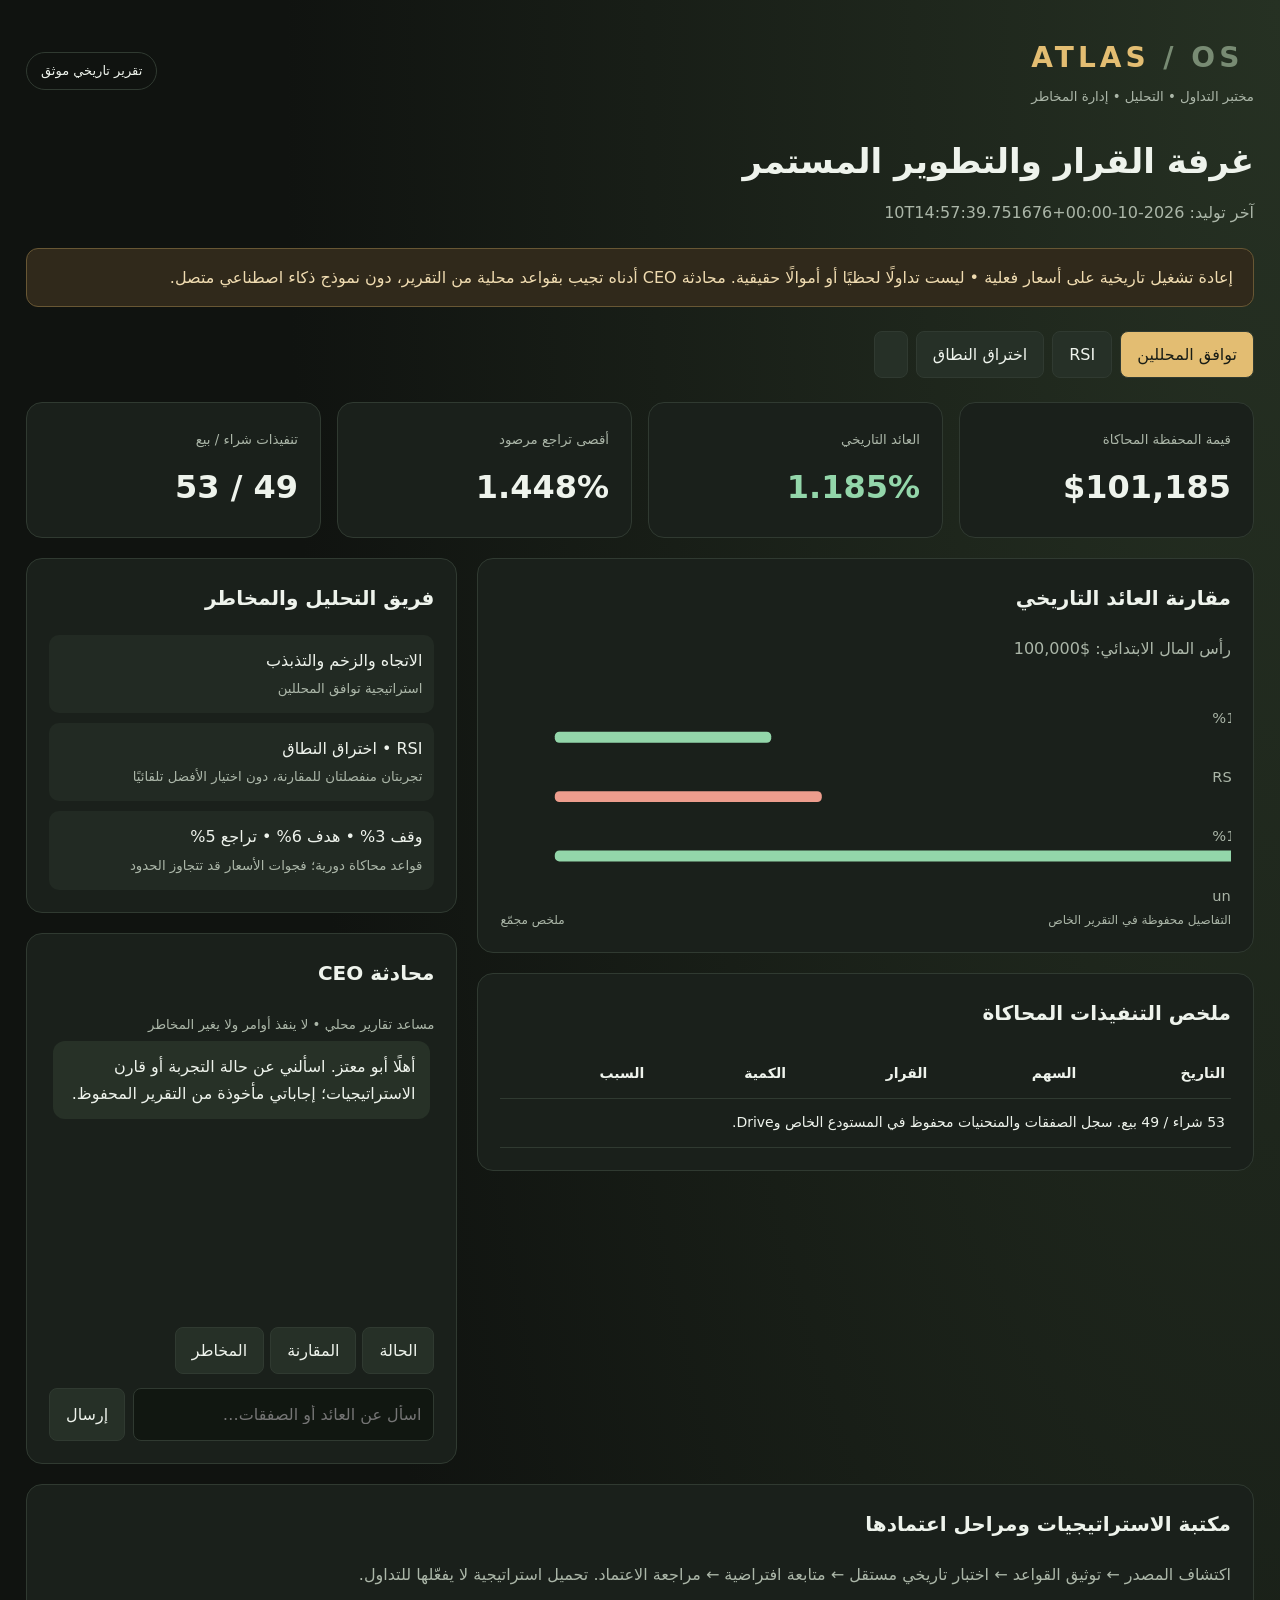
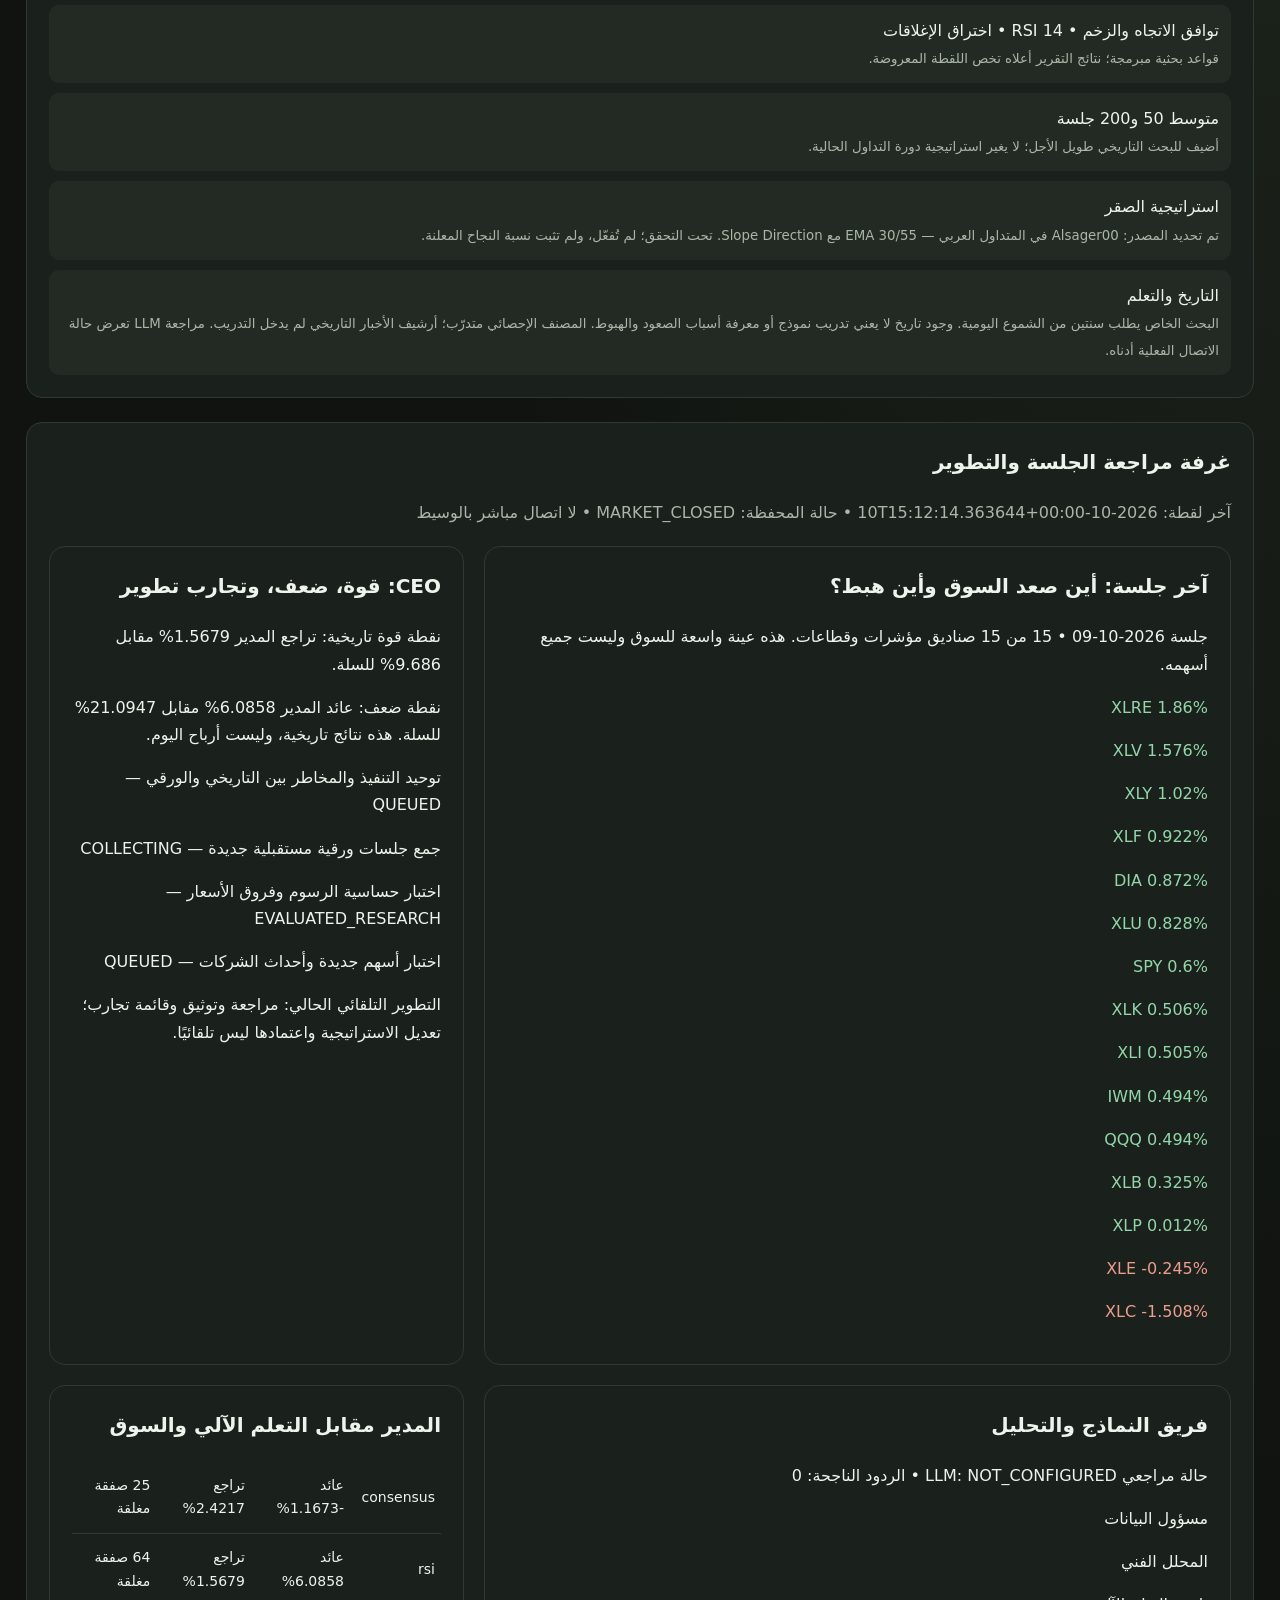
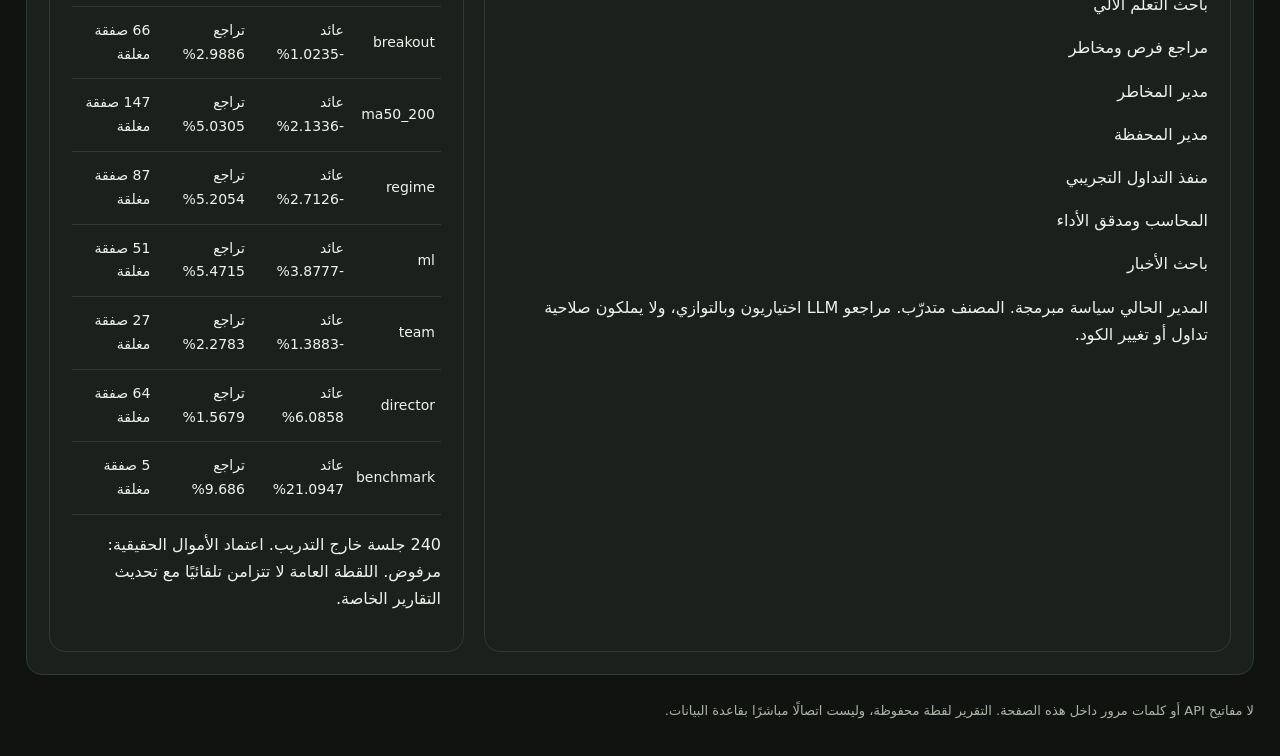
==== commit 7eb834c8: "Publish authorized ATLAS session review dashboard and curated research snapshot" ====
--- a/atlas/index.html
+++ b/atlas/index.html
@@ -1,6 +1,7 @@
 <!doctype html><html lang="ar" dir="rtl"><head><meta charset="utf-8"><meta name="viewport" content="width=device-width,initial-scale=1"><meta name="robots" content="noindex,nofollow"><title>ATLAS • غرفة إدارة التداول الورقي</title><style>
 :root{color-scheme:dark;--bg:#101310;--panel:#1a201b;--line:#303a31;--gold:#e3bd72;--text:#eef3ec;--muted:#abb6a8;--good:#93d6aa;--bad:#ed9d8d}*{box-sizing:border-box}body{margin:0;background:radial-gradient(ellipse at top right,#263123,transparent 55%),var(--bg);color:var(--text);font:16px/1.7 system-ui,sans-serif}main{max-width:1320px;margin:auto;padding:34px 26px}header{display:flex;justify-content:space-between;align-items:center;gap:20px}.logo{font-size:28px;letter-spacing:4px;color:var(--gold);font-weight:800}.muted,small{color:var(--muted)}h1{font-size:34px;margin:24px 0 8px}h2{font-size:20px;margin:0 0 20px}.badge{border:1px solid var(--line);border-radius:30px;padding:7px 14px;font-size:13px}.notice{padding:15px 20px;border:1px solid #685734;background:#30291b;border-radius:12px;color:#efdbb0;margin:22px 0}.metrics{display:grid;grid-template-columns:repeat(4,1fr);gap:16px}.card{background:var(--panel);border:1px solid var(--line);border-radius:16px;padding:22px}.value{font-size:32px;font-weight:750;direction:ltr;text-align:right;margin-top:8px}.layout{display:grid;grid-template-columns:1.8fr 1fr;gap:20px;margin-top:20px}.tabs{display:flex;gap:8px;flex-wrap:wrap;margin:24px 0}button{background:#263027;color:var(--text);border:1px solid var(--line);padding:9px 16px;border-radius:8px;cursor:pointer;font:inherit}button.active{background:var(--gold);color:#191d16}button:focus-visible,input:focus-visible{outline:2px solid var(--gold)}svg{width:100%;height:240px}.chart-labels{display:flex;justify-content:space-between;color:var(--muted);font-size:12px;direction:ltr}table{width:100%;border-collapse:collapse;font-size:14px}td,th{padding:12px 6px;text-align:right;border-bottom:1px solid var(--line)}.scroll{overflow-x:auto}.good{color:var(--good)}.bad{color:var(--bad)}.votes{display:grid;gap:10px}.votes div{padding:12px;border-radius:10px;background:#222a23}.chat{height:280px;overflow:auto;display:flex;flex-direction:column;gap:12px;padding:4px}.bubble{padding:12px 15px;border-radius:12px;background:#273127;white-space:pre-wrap}.bubble.user{background:#3b3425;margin-right:30px}.chat-form{display:flex;gap:8px;margin-top:14px}input{min-width:0;flex:1;background:#111711;border:1px solid var(--line);border-radius:8px;color:var(--text);padding:12px;font:inherit}footer{color:var(--muted);font-size:13px;margin-top:25px}@media(max-width:850px){.layout{grid-template-columns:1fr}.metrics{grid-template-columns:repeat(2,1fr)}h1{font-size:27px}main{padding:20px 14px}.value{font-size:26px}header{align-items:flex-start}.badge{font-size:11px}}
 .card,.layout>*{min-width:0}.bubble{overflow-wrap:anywhere}.metrics{grid-template-columns:repeat(4,minmax(0,1fr))}@media(max-width:850px){.metrics{grid-template-columns:repeat(2,minmax(0,1fr))}}
-</style></head><body><main><header><div><div class="logo" dir="ltr">ATLAS<span style="color:#788b73"> / OS</span></div><small>مختبر التداول • التحليل • إدارة المخاطر</small></div><span class="badge" id="status">جار تحميل التقرير…</span></header><h1>قرارات واضحة. تجربة قابلة للمراجعة.</h1><div class="muted" id="updated">لوحة متابعة المحفظة الورقية وتجارب الاستراتيجيات</div><div class="notice">إعادة تشغيل تاريخية على أسعار فعلية • ليست تداولًا لحظيًا أو أموالًا حقيقية. محادثة CEO أدناه تجيب بقواعد محلية من التقرير، دون نموذج ذكاء اصطناعي متصل.</div><nav class="tabs" id="tabs" aria-label="الاستراتيجيات"></nav><section class="metrics"><div class="card"><small>قيمة المحفظة المحاكاة</small><div class="value" id="equity">—</div></div><div class="card"><small>العائد التاريخي</small><div class="value" id="returns">—</div></div><div class="card"><small>أقصى تراجع مرصود</small><div class="value" id="drawdown">—</div></div><div class="card"><small>تنفيذات شراء / بيع</small><div class="value" id="fills">—</div></div></section><section class="layout"><div><div class="card"><h2>مقارنة العائد التاريخي</h2><div class="muted" id="range"></div><svg id="chart" viewBox="0 0 800 240" role="img" aria-label="قيمة المحفظة التاريخية"></svg><div class="chart-labels"><span id="first"></span><span id="last"></span></div></div><div class="card" style="margin-top:20px"><h2>ملخص التنفيذات المحاكاة</h2><div class="scroll"><table><thead><tr><th>التاريخ</th><th>السهم</th><th>القرار</th><th>الكمية</th><th>السبب</th></tr></thead><tbody id="trades"></tbody></table></div></div></div><aside><div class="card"><h2>فريق التحليل والمخاطر</h2><div class="votes"><div>الاتجاه والزخم والتذبذب<br><small>استراتيجية توافق المحللين</small></div><div>RSI • اختراق النطاق<br><small>تجربتان منفصلتان للمقارنة، دون اختيار الأفضل تلقائيًا</small></div><div>وقف 3% • هدف 6% • تراجع 5%<br><small>قواعد محاكاة دورية؛ فجوات الأسعار قد تتجاوز الحدود</small></div></div></div><div class="card" style="margin-top:20px"><h2>محادثة CEO</h2><small>مساعد تقارير محلي • لا ينفذ أوامر ولا يغير المخاطر</small><div class="chat" id="chat" aria-live="polite"></div><div style="display:flex;gap:6px;flex-wrap:wrap;margin-top:10px"><button data-q="حالة البوت">الحالة</button><button data-q="قارن الاستراتيجيات">المقارنة</button><button data-q="اشرح المخاطر">المخاطر</button></div><form class="chat-form" id="form"><input id="question" aria-label="سؤالك لمدير التقارير" maxlength="500" placeholder="اسأل عن العائد أو الصفقات…"><button type="submit">إرسال</button></form></div></aside></section><section class="card" style="margin-top:20px" aria-label="مكتبة الاستراتيجيات"><h2>مكتبة الاستراتيجيات ومراحل اعتمادها</h2><p class="muted">اكتشاف المصدر ← توثيق القواعد ← اختبار تاريخي مستقل ← متابعة افتراضية ← مراجعة الاعتماد. تحميل استراتيجية لا يفعّلها للتداول.</p><div class="votes"><div>توافق الاتجاه والزخم • RSI 14 • اختراق الإغلاقات<br><small>قواعد بحثية مبرمجة؛ نتائج التقرير أعلاه تخص اللقطة المعروضة.</small></div><div>متوسط 50 و200 جلسة<br><small>أضيف للبحث التاريخي طويل الأجل؛ لا يغير استراتيجية دورة التداول الحالية.</small></div><div>استراتيجية الصقر<br><small>تم تحديد المصدر: Alsager00 في المتداول العربي — EMA 30/55 مع Slope Direction. تحت التحقق؛ لم تُفعّل، ولم تثبت نسبة النجاح المعلنة.</small></div><div>التاريخ والتعلم<br><small>البحث الخاص يطلب سنتين من الشموع اليومية. وجود تاريخ لا يعني تدريب نموذج أو معرفة أسباب الصعود والهبوط. أرشيف الأخبار التاريخي والتعلم الآلي لم يُربطا بعد.</small></div></div></section><footer id="source">لا مفاتيح API أو كلمات مرور داخل هذه الصفحة. التقرير لقطة محفوظة، وليست اتصالًا مباشرًا بقاعدة البيانات.</footer></main><script>
+</style></head><body><main><header><div><div class="logo" dir="ltr">ATLAS<span style="color:#788b73"> / OS</span></div><small>مختبر التداول • التحليل • إدارة المخاطر</small></div><span class="badge" id="status">جار تحميل التقرير…</span></header><h1>غرفة القرار والتطوير المستمر</h1><div class="muted" id="updated">لوحة متابعة المحفظة الورقية وتجارب الاستراتيجيات</div><div class="notice">إعادة تشغيل تاريخية على أسعار فعلية • ليست تداولًا لحظيًا أو أموالًا حقيقية. محادثة CEO أدناه تجيب بقواعد محلية من التقرير، دون نموذج ذكاء اصطناعي متصل.</div><nav class="tabs" id="tabs" aria-label="الاستراتيجيات"></nav><section class="metrics"><div class="card"><small>قيمة المحفظة المحاكاة</small><div class="value" id="equity">—</div></div><div class="card"><small>العائد التاريخي</small><div class="value" id="returns">—</div></div><div class="card"><small>أقصى تراجع مرصود</small><div class="value" id="drawdown">—</div></div><div class="card"><small>تنفيذات شراء / بيع</small><div class="value" id="fills">—</div></div></section><section class="layout"><div><div class="card"><h2>مقارنة العائد التاريخي</h2><div class="muted" id="range"></div><svg id="chart" viewBox="0 0 800 240" role="img" aria-label="قيمة المحفظة التاريخية"></svg><div class="chart-labels"><span id="first"></span><span id="last"></span></div></div><div class="card" style="margin-top:20px"><h2>ملخص التنفيذات المحاكاة</h2><div class="scroll"><table><thead><tr><th>التاريخ</th><th>السهم</th><th>القرار</th><th>الكمية</th><th>السبب</th></tr></thead><tbody id="trades"></tbody></table></div></div></div><aside><div class="card"><h2>فريق التحليل والمخاطر</h2><div class="votes"><div>الاتجاه والزخم والتذبذب<br><small>استراتيجية توافق المحللين</small></div><div>RSI • اختراق النطاق<br><small>تجربتان منفصلتان للمقارنة، دون اختيار الأفضل تلقائيًا</small></div><div>وقف 3% • هدف 6% • تراجع 5%<br><small>قواعد محاكاة دورية؛ فجوات الأسعار قد تتجاوز الحدود</small></div></div></div><div class="card" style="margin-top:20px"><h2>محادثة CEO</h2><small>مساعد تقارير محلي • لا ينفذ أوامر ولا يغير المخاطر</small><div class="chat" id="chat" aria-live="polite"></div><div style="display:flex;gap:6px;flex-wrap:wrap;margin-top:10px"><button data-q="حالة البوت">الحالة</button><button data-q="قارن الاستراتيجيات">المقارنة</button><button data-q="اشرح المخاطر">المخاطر</button></div><form class="chat-form" id="form"><input id="question" aria-label="سؤالك لمدير التقارير" maxlength="500" placeholder="اسأل عن العائد أو الصفقات…"><button type="submit">إرسال</button></form></div></aside></section><section class="card" style="margin-top:20px" aria-label="مكتبة الاستراتيجيات"><h2>مكتبة الاستراتيجيات ومراحل اعتمادها</h2><p class="muted">اكتشاف المصدر ← توثيق القواعد ← اختبار تاريخي مستقل ← متابعة افتراضية ← مراجعة الاعتماد. تحميل استراتيجية لا يفعّلها للتداول.</p><div class="votes"><div>توافق الاتجاه والزخم • RSI 14 • اختراق الإغلاقات<br><small>قواعد بحثية مبرمجة؛ نتائج التقرير أعلاه تخص اللقطة المعروضة.</small></div><div>متوسط 50 و200 جلسة<br><small>أضيف للبحث التاريخي طويل الأجل؛ لا يغير استراتيجية دورة التداول الحالية.</small></div><div>استراتيجية الصقر<br><small>تم تحديد المصدر: Alsager00 في المتداول العربي — EMA 30/55 مع Slope Direction. تحت التحقق؛ لم تُفعّل، ولم تثبت نسبة النجاح المعلنة.</small></div><div>التاريخ والتعلم<br><small>البحث الخاص يطلب سنتين من الشموع اليومية. وجود تاريخ لا يعني تدريب نموذج أو معرفة أسباب الصعود والهبوط. المصنف الإحصائي متدرّب؛ أرشيف الأخبار التاريخي لم يدخل التدريب. مراجعة LLM تعرض حالة الاتصال الفعلية أدناه.</small></div></div></section><footer id="source">لا مفاتيح API أو كلمات مرور داخل هذه الصفحة. التقرير لقطة محفوظة، وليست اتصالًا مباشرًا بقاعدة البيانات.</footer></main><script>
 'use strict';let report,selected=0;const names={consensus:'توافق المحللين',rsi:'RSI',breakout:'اختراق النطاق'};const $=id=>document.getElementById(id);const money=n=>new Intl.NumberFormat('en-US',{style:'currency',currency:'USD',maximumFractionDigits:0}).format(n);function bubble(text,user=false){let e=document.createElement('div');e.className='bubble'+(user?' user':'');e.textContent=text;$('chat').append(e);$('chat').scrollTop=$('chat').scrollHeight}function answer(q){if(!report)return 'لم يصل تقرير موثّق بعد.';let s=report.studies[selected];if(/قارن|استراتيج/.test(q))return report.studies.map(x=>`${names[x.strategy]}: عائد ${x.return_pct}%، تراجع ${x.max_drawdown_pct}%، ${x.fills} تنفيذًا.`).join('\n')+'\nهذه مقارنة تاريخية داخل العينة وليست إثباتًا لأفضل استراتيجية.';if(/مخاطر|وقف|خسار/.test(q))return 'الشراء محدود، والخروج المحاكى عند خسارة 3% أو ربح 6%. التراجع 5% يوقف الشراء. فجوات الأسعار قد تتجاوز هذه الحدود، ولا توجد أوامر حقيقية لدى وسيط.';if(/صفق|تنفيذ/.test(q))return `الاستراتيجية المحددة سجلت ${s.buy_count} شراء و${s.sell_count} بيع على بيانات تاريخية فعلية. لا توجد صفقات لحظية أو حقيقية.`;if(/ربح|عائد|رصيد|محفظ/.test(q))return `قيمة المحفظة ${money(s.final_equity)} من بداية ${money(s.initial_equity)}؛ العائد ${s.return_pct}%. لا يشمل الرسوم والسيولة والتوزيعات.`;if(/حالي|الآن|اليوم/.test(q)&&report.forward)return `آخر دورة بأسعار السوق: ${report.forward.processed} أسهم تم تحليلها، الحالة ${report.forward.state}، الساعة ${report.forward.generated_at}. لم تتحقق شروط دخول في الدورة الموثقة. هذه لقطة وليست اتصالًا مستمرًا.`;if(/حالة|بيانات|بوت|تشغيل/.test(q))return `تم تحليل ${report.rows} شمعة يومية لـ${report.symbols.length} أسهم. الوضع إعادة تشغيل تاريخية. آخر تقرير ${report.generated_at}. ${report.persistence==='neon_atlas_replay_saved'?'حُفظت التجربة في Neon.':'هذه النسخة المحلية لم تثبت الحفظ في Neon.'}`;return 'أستطيع شرح حالة التجربة، العائد، الصفقات، مقارنة الاستراتيجيات والمخاطر. أنا مساعد بقواعد من التقرير، وليس محادثة LLM أو منفذ أوامر.'}function ask(q){bubble(q,true);bubble(answer(q))}function render(){let s=report.studies[selected];$('equity').textContent=money(s.final_equity);$('returns').textContent=s.return_pct+'%';$('returns').className='value '+(s.return_pct>=0?'good':'bad');$('drawdown').textContent=s.max_drawdown_pct+'%';$('fills').textContent=s.buy_count+' / '+s.sell_count;$('range').textContent='رأس المال الابتدائي: '+money(s.initial_equity);$('tabs').querySelectorAll('button').forEach((b,i)=>b.classList.toggle('active',i===selected));const c=s.curve;if(!c.length){$('chart').replaceChildren();report.studies.forEach((study,i)=>{const ns='http://www.w3.org/2000/svg';let label=document.createElementNS(ns,'text');label.setAttribute('x','780');label.setAttribute('y',String(55+i*65));label.setAttribute('text-anchor','end');label.setAttribute('fill','#abb6a8');label.textContent=names[study.strategy]+' • '+study.return_pct+'%';$('chart').append(label);let bar=document.createElementNS(ns,'rect');bar.setAttribute('x','60');bar.setAttribute('y',String(65+i*65));bar.setAttribute('width',String(Math.max(2,Math.abs(study.return_pct)*200)));bar.setAttribute('height','12');bar.setAttribute('rx','5');bar.setAttribute('fill',study.return_pct>=0?'#93d6aa':'#ed9d8d');$('chart').append(bar)});$('first').textContent='ملخص مجمّع';$('last').textContent='التفاصيل محفوظة في التقرير الخاص'}if(c.length){let lo=Math.min(...c.map(p=>p.equity)),hi=Math.max(...c.map(p=>p.equity)),span=hi-lo||1;let points=c.map((p,i)=>`${20+i*760/Math.max(1,c.length-1)},${220-(p.equity-lo)*190/span}`).join(' ');$('chart').replaceChildren();let poly=document.createElementNS('http://www.w3.org/2000/svg','polyline');poly.setAttribute('points',points);poly.setAttribute('fill','none');poly.setAttribute('stroke','#e3bd72');poly.setAttribute('stroke-width','3');$('chart').append(poly);$('first').textContent=c[0].date+' • '+money(lo);$('last').textContent=c.at(-1).date+' • '+money(hi)}$('trades').replaceChildren();if(!s.trades.length){let row=document.createElement('tr');let td=document.createElement('td');td.colSpan=5;td.textContent=`${s.buy_count} شراء / ${s.sell_count} بيع. سجل الصفقات والمنحنيات محفوظ في المستودع الخاص وDrive.`;row.append(td);$('trades').append(row)}for(let t of s.trades.slice(-12).reverse()){let row=document.createElement('tr');for(let text of [t.at.slice(0,10),t.symbol,t.action==='BUY'?'شراء':'بيع',t.qty,t.reason]){let td=document.createElement('td');td.textContent=text;row.append(td)}$('trades').append(row)}}$('form').addEventListener('submit',e=>{e.preventDefault();let q=$('question').value.trim();if(q){ask(q);$('question').value=''}});document.querySelectorAll('[data-q]').forEach(b=>b.addEventListener('click',()=>ask(b.dataset.q)));fetch('latest.json',{cache:'no-store'}).then(r=>{if(!r.ok)throw Error();return r.json()}).then(data=>{report=data;$('status').textContent='تقرير تاريخي موثق';$('updated').textContent='آخر توليد: '+report.generated_at;report.studies.forEach((s,i)=>{let b=document.createElement('button');b.textContent=names[s.strategy];b.addEventListener('click',()=>{selected=i;render()});$('tabs').append(b)});render();bubble('أهلًا أبو معتز. اسألني عن حالة التجربة أو قارن الاستراتيجيات؛ إجاباتي مأخوذة من التقرير المحفوظ.')}).catch(()=>{$('status').textContent='التقرير غير متاح';bubble('تعذر تحميل التقرير. لا أعرض أرقامًا تجريبية بدل النتائج الفعلية.')});
-</script></body></html>
+</script><script src="intelligence.js"></script></body></html>
+
